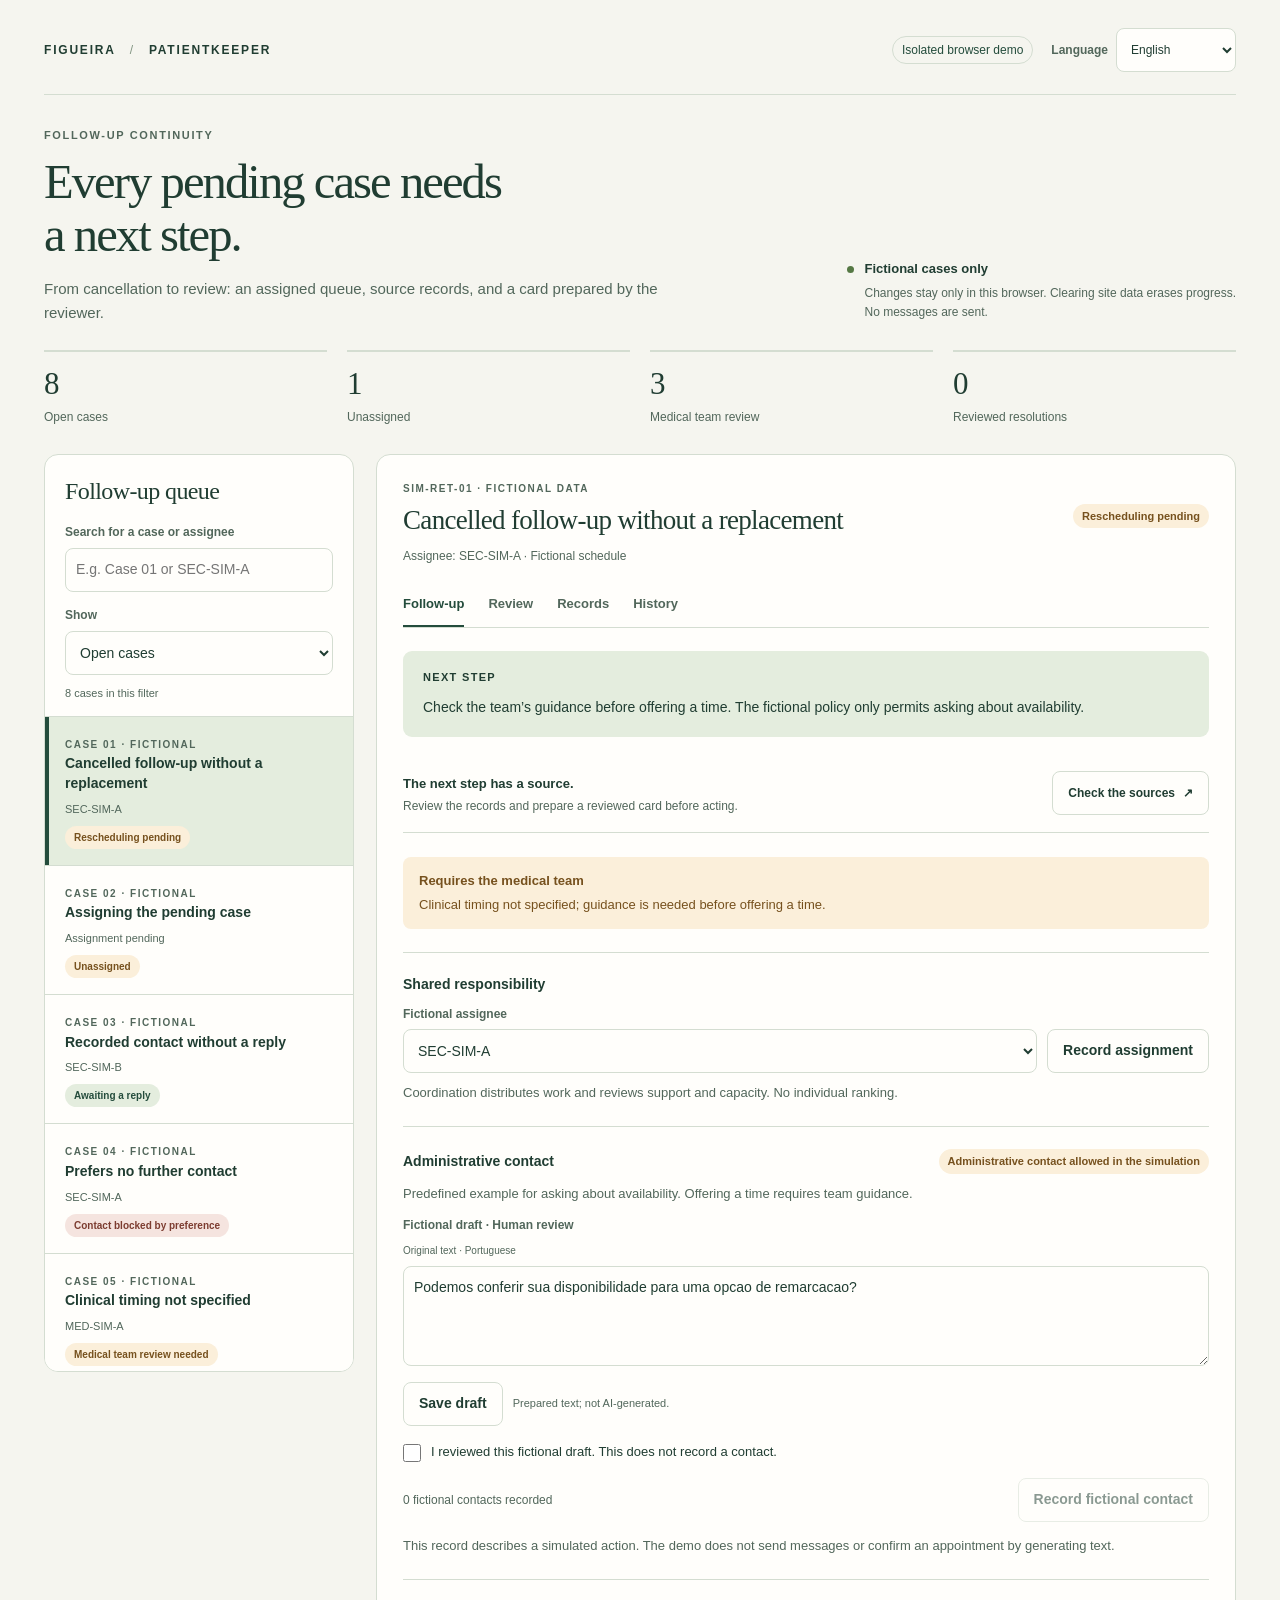
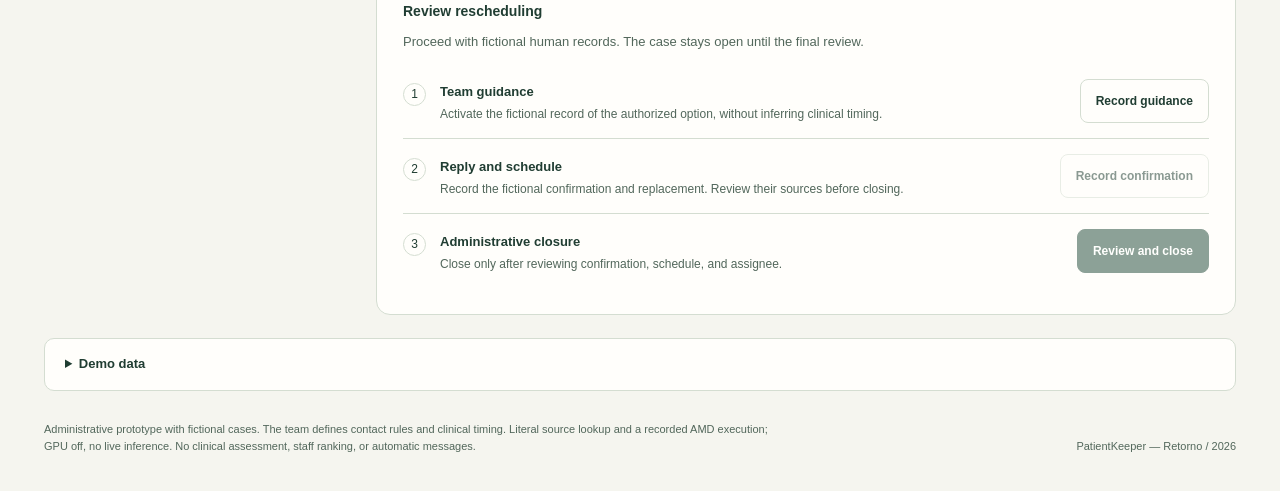
==== index.html @ b7af3b29 "Publish isolated browser demo with recorded AMD results" ====
<!doctype html>
<html lang="en">
<head>
  <meta charset="utf-8">
  <meta name="viewport" content="width=device-width,initial-scale=1">
  <meta name="color-scheme" content="light">
  <title>PatientKeeper — Retorno | Conferir com fontes</title>
  <link rel="stylesheet" href="./styles.css">
  <script type="module" src="./client.mjs"></script>
</head>
<body>
  <a class="skip" href="#detail">Pular para a pendência</a>
  <div class="shell">
    <header class="topbar">
      <a class="wordmark" href="./" aria-label="PatientKeeper — Retorno, início">FIGUEIRA<span>/</span>PATIENTKEEPER</a>
      <div class="topbar-tools"><span class="badge">Demonstração isolada no navegador</span><div class="language-field"><label for="language">Idioma</label><select id="language" aria-label="Idioma"><option value="en" data-language-option lang="en">English</option><option value="pt" data-language-option lang="pt-BR">Português</option><option value="es" data-language-option lang="es">Español</option></select></div></div>
    </header>
    <main>
      <section class="intro" aria-labelledby="page-title">
        <div><p class="eyebrow">Continuidade do retorno</p><h1 id="page-title">Toda pendência precisa<br>de um próximo passo.</h1><p class="lede">Do cancelamento à conferência: uma fila com responsável, registros de origem e um cartão preparado por quem revisou.</p></div>
        <div class="demo-note"><span class="dot" aria-hidden="true"></span><div><strong>Somente casos fictícios</strong><p>As alterações ficam somente neste navegador. Limpar os dados do site apaga o progresso.<br>Nenhuma mensagem é enviada.</p></div></div>
      </section>
      <section class="metrics" aria-label="Indicadores do processo">
        <div><strong id="metric-open">—</strong><span>Pendências abertas</span></div>
        <div><strong id="metric-unowned">—</strong><span>Sem responsável</span></div>
        <div><strong id="metric-medical">—</strong><span>Revisão médica</span></div>
        <div><strong id="metric-resolved">—</strong><span>Resoluções conferidas</span></div>
      </section>
      <div class="workspace">
        <aside class="queue" aria-label="Fila de retornos">
          <div class="queue-header"><h2>Fila de retornos</h2><label for="search">Buscar caso ou responsável</label><input type="search" id="search" placeholder="Ex.: Caso 01 ou SEC-SIM-A" autocomplete="off"><label for="filter">Mostrar</label><select id="filter"><option value="open">Pendências abertas</option><option value="all">Todos os casos</option><option value="unowned">Sem responsável</option><option value="medical">Revisão médica</option><option value="waiting">Aguardando resposta</option><option value="blocked">Contato bloqueado</option><option value="resolved">Resolvidas</option></select><p id="queue-count" class="caption" aria-live="polite">Carregando os casos…</p></div>
          <div id="cases"></div>
        </aside>
        <section class="detail" id="detail" tabindex="-1" aria-label="Detalhe da pendência"><div class="empty-state"><h2>Carregando a demonstração</h2><p>Abrindo os oito casos fictícios e seu histórico local.</p></div></section>
      </div>
      <details class="data-tools"><summary>Dados da demonstração</summary><div class="tools-body"><p>Salve uma cópia do progresso ou retome uma cópia destes mesmos oito casos. Importe somente o arquivo desta demonstração, sem dados de pacientes.</p><div class="tool-actions"><a class="button" id="export" href="#export" download>Exportar progresso fictício</a><button id="export-reviews" type="button">Exportar recibos de conferência</button><button id="open-import" type="button">Importar progresso</button><button id="open-reset" type="button">Reiniciar oito casos</button></div><p class="caption">A cópia do progresso não inclui os recibos de conferência. Exporte-os separadamente; reiniciar os casos preserva esses recibos neste navegador.</p><p class="caption" id="storage-status">Armazenamento deste navegador · Execução AMD gravada · Sem inferência ao vivo.</p></div></details>
      <footer><p>Protótipo administrativo com casos fictícios. A equipe define regras de contato e janelas clínicas. Consulta literal de fontes e execução AMD gravada; GPU desligada, sem inferência ao vivo. Não faz avaliação clínica, ranking da equipe ou envio automático.</p><span>PatientKeeper — Retorno / 2026</span></footer>
    </main>
  </div>
  <div id="notice" class="notice" role="status" aria-live="polite" hidden></div>
  <dialog id="action-dialog" aria-labelledby="dialog-title"><form id="action-form"><div class="dialog-head"><p class="eyebrow">Registro humano · Dados fictícios</p><button class="icon-button" type="button" id="cancel-dialog" aria-label="Fechar confirmação">×</button></div><h2 id="dialog-title"></h2><p id="dialog-description"></p><div id="dialog-checks"></div><div class="dialog-actions"><button type="button" id="back-dialog">Voltar</button><button type="submit" class="primary" id="confirm-dialog" disabled>Confirmar na demonstração</button></div></form></dialog>
  <dialog id="import-dialog" aria-labelledby="import-title"><form id="import-form"><div class="dialog-head"><p class="eyebrow">Somente progresso fictício</p><button class="icon-button" type="button" id="cancel-import" aria-label="Fechar importação">×</button></div><h2 id="import-title">Retomar uma cópia</h2><p>O arquivo substitui o progresso local. Apenas o formato e os casos desta demonstração são aceitos.</p><label for="import-file">Arquivo JSON exportado nesta demonstração</label><input id="import-file" type="file" accept=".json,application/json" required><label class="check"><input type="checkbox" id="import-confirm" required><span>Confirmo que o arquivo contém somente estes casos fictícios.</span></label><p class="form-error" id="import-error" role="alert"></p><div class="dialog-actions"><button type="button" id="back-import">Voltar</button><button type="submit" class="primary">Importar progresso</button></div></form></dialog>
</body>
</html>
---- styles.css ----
:root{--ink:#203d32;--muted:#52675b;--paper:#f5f5ef;--white:#fffefb;--line:#d4ddd1;--green:#244c3c;--soft:#e4edde;--amber:#76511e;--amber-bg:#fbefda;--rose:#7c3c30;--rose-bg:#f5e4df;--focus:#906019;--radius:14px}*{box-sizing:border-box}body{margin:0;background:var(--paper);color:var(--ink);font:15px/1.55 -apple-system,BlinkMacSystemFont,"Segoe UI",sans-serif}button,input,select,textarea{font:inherit}button,.button{display:inline-flex;align-items:center;justify-content:center;gap:8px;border:1px solid var(--line);border-radius:8px;padding:10px 15px;min-height:44px;background:var(--white);color:var(--ink);text-decoration:none;cursor:pointer;font-size:14px;font-weight:600}button:hover,.button:hover{background:var(--soft)}button:disabled{opacity:.52;cursor:not-allowed}button.primary{background:var(--green);border-color:var(--green);color:#fff}button.primary:hover{background:#153c2c}a{color:var(--green)}:is(button,a,input,select,textarea,summary):focus-visible{outline:3px solid var(--focus);outline-offset:3px}.skip{position:absolute;top:-100px;left:16px;z-index:15;background:var(--white);padding:12px}.skip:focus{top:12px}.shell{max-width:1440px;padding:28px 44px;margin:auto}.topbar{display:flex;justify-content:space-between;align-items:center;gap:18px;padding-bottom:22px;border-bottom:1px solid var(--line)}.wordmark{color:var(--ink);font-size:12px;font-weight:750;letter-spacing:.15em;text-decoration:none;display:flex;gap:14px;flex-wrap:wrap}.wordmark span{font-weight:400;color:#819481}.badge,.tag{display:inline-flex;align-items:center;max-width:100%;font-size:11px;line-height:1.5;font-weight:650;padding:4px 9px;border-radius:20px;color:var(--green);background:var(--soft)}.badge{border:1px solid var(--line);background:transparent;font-weight:500;font-size:12px}.tag.warn{color:var(--amber);background:var(--amber-bg)}.tag.stop{color:var(--rose);background:var(--rose-bg)}.intro{display:flex;justify-content:space-between;align-items:flex-end;gap:40px;padding:32px 0 22px}.eyebrow{font-size:11px;letter-spacing:.15em;text-transform:uppercase;font-weight:700;margin:0 0 12px;color:var(--muted)}h1{font:400 clamp(34px,3.8vw,51px)/1.08 Georgia,"Times New Roman",serif;letter-spacing:-.04em;margin:0 0 16px}h2{font:400 26px/1.2 Georgia,"Times New Roman",serif;letter-spacing:-.025em;margin:0 0 12px}h3{font-size:14px;line-height:1.4;margin:0 0 10px}p{margin:0 0 12px}.lede{color:var(--muted);max-width:650px;line-height:1.6;margin:0}.demo-note{display:flex;gap:10px;min-width:245px;padding:14px 0 4px;font-size:12px;color:var(--muted)}.demo-note strong{font-size:13px;color:var(--ink);font-weight:600}.demo-note p{margin:5px 0 0}.dot{width:7px;height:7px;flex:0 0 7px;border-radius:50%;background:#557844;margin-top:7px}.metrics{display:grid;grid-template-columns:repeat(4,1fr);gap:20px;margin:3px 0 26px}.metrics>div{border-top:2px solid var(--line);padding-top:12px}.metrics strong{display:block;font:400 31px/1.3 Georgia,serif}.metrics span{font-size:12px;color:var(--muted)}.workspace{display:grid;grid-template-columns:310px minmax(0,1fr);gap:22px;align-items:start}.queue,.detail{border:1px solid var(--line);border-radius:var(--radius);background:var(--white);min-width:0}.queue{overflow:hidden}.queue-header{padding:22px 20px 14px}.queue-header h2{font-size:24px;margin-bottom:18px}label{display:block;font-size:12px;font-weight:600;color:var(--muted);margin-bottom:6px}input:not([type=checkbox]),select,textarea{width:100%;min-height:44px;border:1px solid var(--line);border-radius:8px;background:var(--white);color:var(--ink);padding:10px;font-size:14px}input[type=search]{margin-bottom:14px}textarea{resize:vertical;min-height:100px}.caption{color:var(--muted);font-size:12px;margin:10px 0 0}.queue-header .caption{font-size:11px}#cases{max-height:655px;overflow:auto}.case{width:100%;display:block;text-align:left;padding:16px 20px;border:0;border-top:1px solid var(--line);border-radius:0;min-height:116px;font-weight:400}.case[aria-pressed=true]{background:var(--soft);box-shadow:inset 4px 0 var(--green)}.case .eyebrow{font-size:10px;margin:0 0 6px}.case strong{display:block;font-size:14px;line-height:1.4;margin:0 0 7px;font-weight:650}.case small{display:block;font-size:11px;color:var(--muted);margin-bottom:8px}.case .tag{font-size:10px}.detail{padding:26px;outline:none}.detail:focus-visible{outline:3px solid var(--focus);outline-offset:3px}.detail-head{display:flex;gap:18px;justify-content:space-between;align-items:start}.detail-head h2{font-size:27px;margin-bottom:10px}.detail-head .eyebrow{font-size:10px;margin-bottom:8px}.detail-head>.tag{flex-shrink:0;margin-top:23px;max-width:170px}.context-line{font-size:12px;color:var(--muted);margin:0 0 18px}.tabs{display:flex;gap:24px;border-bottom:1px solid var(--line);margin-bottom:23px;overflow:auto}.tabs button{padding:10px 0;min-height:44px;border:0;border-bottom:2px solid transparent;border-radius:0;background:transparent;font-size:13px;color:var(--muted);white-space:nowrap}.tabs button[aria-selected=true]{color:var(--green);border-color:var(--green)}.next-action{padding:19px 20px;background:var(--soft);border-radius:9px;margin-bottom:22px}.next-action h3{font-size:11px;text-transform:uppercase;letter-spacing:.12em}.next-action p{font-size:14px;line-height:1.6;margin:0}.section{margin-top:23px;padding-top:22px;border-top:1px solid var(--line)}.section:first-child{margin-top:0;padding-top:0;border-top:0}.section>p{font-size:13px;color:var(--muted)}.field-row{display:flex;align-items:flex-end;gap:10px}.field-row .field{flex:1;min-width:0}.field-row label{margin:0 0 6px}.field-row button{flex-shrink:0}.callout{font-size:13px;border-radius:8px;padding:14px 16px;background:var(--amber-bg);color:var(--amber);margin:14px 0}.callout.stop{background:var(--rose-bg);color:var(--rose)}.callout p{margin:4px 0 0}.section-title-row{display:flex;align-items:center;justify-content:space-between;gap:14px;margin-bottom:10px}.section-title-row h3{margin:0}.contact-summary{display:flex;align-items:center;justify-content:space-between;font-size:12px;color:var(--muted);gap:14px;margin:14px 0}.form-actions{display:flex;gap:10px;flex-wrap:wrap;align-items:center;margin-top:10px}.draft-status{font-size:11px;color:var(--muted)}.check{display:flex;align-items:flex-start;gap:10px;font-size:13px;line-height:1.5;font-weight:400;margin:16px 0;color:var(--ink)}input[type=checkbox]{width:18px;height:18px;margin:2px 0 0;flex-shrink:0;accent-color:var(--green)}.step{display:grid;grid-template-columns:25px minmax(0,1fr) auto;gap:12px;align-items:center;padding:15px 0;border-top:1px solid var(--line)}.step:first-of-type{border-top:0}.step-num{font-size:12px;width:23px;height:23px;border:1px solid var(--line);border-radius:50%;display:grid;place-items:center;align-self:start;margin-top:4px}.step.complete .step-num{background:var(--soft);border-color:var(--soft)}.step strong{font-size:13px;font-weight:650}.step p{font-size:12px;line-height:1.5;margin:3px 0 0;color:var(--muted)}.step button{font-size:12px;max-width:160px}.source{padding:15px 17px;border:1px solid var(--line);border-left:3px solid #819675;border-radius:6px;margin-bottom:12px;font-size:13px;line-height:1.65;overflow-wrap:anywhere}.source-head{display:flex;align-items:center;justify-content:space-between;gap:12px;margin-bottom:8px}.source-head strong{font-size:11px;font-weight:650}.source .tag{font-size:10px}.source p{margin:0}.source.historical{border-left-color:#b59657;background:#faf7f1}.timeline{list-style:none;padding:0;margin:0}.timeline li{display:grid;grid-template-columns:12px minmax(0,1fr);gap:12px;margin-left:4px;padding:0 0 18px;border-left:1px solid var(--line)}.timeline li:before{content:"";width:7px;height:7px;background:#769265;border-radius:50%;margin-left:-4px;margin-top:7px}.timeline p{font-size:13px;margin:0 0 4px}.timeline time{font-size:11px;color:var(--muted)}.empty-state{padding:20px 0}.empty-state p{font-size:14px;color:var(--muted);max-width:520px}.queue .empty-state{padding:18px 20px}.queue .empty-state p{font-size:12px}.data-tools{margin-top:23px;border:1px solid var(--line);border-radius:10px;font-size:13px;background:var(--white)}summary{padding:15px 20px;cursor:pointer;font-weight:600}summary:hover{background:var(--soft);border-radius:10px}.tools-body{padding:5px 20px 18px}.tools-body>p{max-width:700px;color:var(--muted)}.tool-actions{display:flex;gap:10px;flex-wrap:wrap}.tool-actions button,.tool-actions a{font-size:12px}footer{display:flex;align-items:flex-end;justify-content:space-between;gap:50px;padding:30px 0 8px;font-size:11px;color:var(--muted)}footer p{max-width:730px;margin:0}footer>span{white-space:nowrap}.notice{position:fixed;bottom:22px;left:50%;transform:translateX(-50%);max-width:min(90vw,700px);border:1px solid var(--line);background:var(--ink);color:white;border-radius:9px;box-shadow:0 8px 32px #152a2226;padding:12px 18px;font-size:13px;z-index:30}.notice.error{background:#793c30;color:#fff;border-color:#793c30}dialog{max-width:min(550px,calc(100vw - 32px));width:550px;padding:25px;border:1px solid var(--line);border-radius:14px;background:var(--white);color:var(--ink)}dialog::backdrop{background:#142c245c}dialog p{font-size:14px;color:var(--muted)}.dialog-head{display:flex;justify-content:space-between;align-items:start;gap:20px}.icon-button{font-size:25px;padding:0;min-width:36px;min-height:36px;font-weight:400;border:0;background:transparent}.dialog-head .eyebrow{font-size:10px;margin-top:10px}.dialog-actions{display:flex;justify-content:flex-end;gap:10px;padding-top:16px;margin-top:20px;border-top:1px solid var(--line)}.form-error{color:var(--rose);font-size:12px;margin-top:14px;min-height:18px}.busy{cursor:wait}.busy button{cursor:wait}.sr-only{position:absolute;width:1px;height:1px;padding:0;margin:-1px;overflow:hidden;clip:rect(0,0,0,0);white-space:nowrap;border:0}[hidden]{display:none!important}@media(max-width:1000px){.shell{padding:24px}.workspace{grid-template-columns:280px minmax(0,1fr);gap:18px}.detail{padding:22px}.detail-head{display:block}.detail-head>.tag{margin:0 0 12px;max-width:100%}.field-row{flex-wrap:wrap}.field-row .field{flex-basis:100%}.intro{gap:24px}.demo-note{min-width:200px}.step{grid-template-columns:24px minmax(0,1fr)}.step button{grid-column:2;justify-self:start;max-width:none}footer{gap:25px}}@media(max-width:760px){.intro{display:block}.demo-note{margin-top:18px;padding:0}.workspace{grid-template-columns:1fr}.metrics{gap:12px;margin-bottom:22px}#cases{max-height:300px}.queue-header{padding:19px}.queue-header h2{margin-bottom:15px}.detail-head{display:flex}.detail-head>.tag{margin-top:22px;max-width:160px}.field-row{flex-wrap:nowrap}.field-row .field{flex-basis:auto}.step{grid-template-columns:24px minmax(0,1fr) auto}.step button{grid-column:auto;max-width:150px}footer{display:block}footer>span{display:block;margin-top:14px}}@media(max-width:480px){.shell{padding:18px 16px}.topbar{align-items:start;flex-wrap:wrap;gap:12px;padding-bottom:18px}.wordmark{font-size:10px;gap:9px}.badge{font-size:10px;padding:3px 8px}.intro{padding:27px 0 20px}h1{font-size:35px}.lede{font-size:14px}.metrics{grid-template-columns:repeat(2,1fr);gap:14px}.metrics strong{font-size:29px}.metrics span{font-size:11px}.detail{padding:18px}.detail-head{display:block}.detail-head h2{font-size:26px}.detail-head>.tag{margin:0 0 12px;max-width:100%}.tabs{gap:22px}.field-row{flex-wrap:wrap}.field-row .field{flex-basis:100%}.field-row button{width:100%}.step{grid-template-columns:23px minmax(0,1fr)}.step button{grid-column:2;justify-self:start;max-width:none}.form-actions button{width:100%}.contact-summary{flex-wrap:wrap}.source-head{flex-wrap:wrap}.tools-body{padding:5px 16px 18px}.tool-actions button,.tool-actions a{width:100%}dialog{padding:20px}.dialog-actions{flex-wrap:wrap}.dialog-actions button{flex:1;min-width:110px}.notice{bottom:14px;font-size:12px}.context-line{font-size:11px}}@media(prefers-reduced-motion:no-preference){button,.button{transition:background-color .15s ease}}
/* ACT III — conferência com fontes, 12/10/2026 */
.evidence-entry{display:flex;align-items:center;justify-content:space-between;gap:18px;margin:-4px 0 24px;padding:16px 0;border-bottom:1px solid var(--line)}.evidence-entry strong{font-size:13px}.evidence-entry p{font-size:12px;color:var(--muted);margin:3px 0 0}.evidence-entry button{font-size:12px;flex-shrink:0}.evidence-intro{display:flex;justify-content:space-between;gap:22px;align-items:flex-start;margin-bottom:22px}.evidence-intro h3{font:400 26px/1.2 Georgia,serif;letter-spacing:-.025em;margin:0 0 10px}.evidence-intro p:not(.eyebrow){font-size:13px;color:var(--muted);max-width:430px;margin:0}.evidence-intro>.tag{white-space:nowrap;margin-top:4px}.evidence-prompts{display:flex;gap:7px;flex-wrap:wrap;margin:10px 0}.evidence-prompts button{min-height:36px;padding:6px 10px;font-size:11px;font-weight:500;background:transparent}.evidence-empty{display:flex;gap:17px;padding:23px 0;margin-top:23px;border-top:1px solid var(--line);color:var(--muted)}.evidence-empty>span{font:400 25px/1.3 Georgia,serif;color:#83917d}.evidence-empty strong{font-size:13px;color:var(--ink)}.evidence-empty p{font-size:12px;max-width:450px;margin:4px 0 0}.evidence-loading{padding:23px 0;font-size:13px;color:var(--muted)}.evidence-findings{border-top:1px solid var(--line);padding-top:23px;margin-top:25px}.evidence-result-heading{display:flex;align-items:flex-start;justify-content:space-between;gap:20px;margin-bottom:14px}.evidence-result-heading h3{font-size:14px;margin:0}.evidence-result-heading .tag{flex-shrink:0}.evidence-excerpt{border:1px solid var(--line);border-left:3px solid var(--green);border-radius:8px;padding:17px 18px;margin:12px 0;background:#fbfcf7}.evidence-excerpt blockquote{font-size:14px;line-height:1.65;margin:8px 0 0;overflow-wrap:anywhere}.evidence-excerpt .check{border-top:1px solid var(--line);margin:16px 0 0;padding-top:12px;font-size:12px}.evidence-review{margin-top:22px;padding:0 0 6px}.evidence-review>p{margin-top:10px}.historical-note{padding:0;margin-top:14px;border:1px solid var(--line);border-radius:8px;font-size:12px}.historical-note>.source{margin:0 14px 14px}.evidence-receipts{margin-top:25px;border-top:1px solid var(--line)}.evidence-receipts>summary{font-size:12px;padding:16px 0}.saved-review{display:flex;gap:14px;align-items:center;flex-wrap:wrap;border-top:1px solid var(--line);padding:12px 0}.saved-review strong{font-size:12px}.saved-review button{font-size:12px;min-height:36px;padding:6px 12px;margin-left:auto}.evidence-limit{padding-top:17px;border-top:1px solid var(--line);margin:18px 0 0}.return-card{padding:26px;margin:28px 0 0;background:#f1f4e8;border:1px solid #bdcbb1;border-radius:12px;box-shadow:0 5px 15px #244c3c08}.return-card header{display:flex;align-items:start;justify-content:space-between;gap:15px;margin-bottom:18px}.return-card header>.eyebrow{font-size:10px;margin:4px 0 0}.return-card .tag{background:#dfe8d3;font-size:10px}.return-card>h3{font:400 30px/1.2 Georgia,serif;letter-spacing:-.035em;margin-bottom:8px}.card-subtitle{font-size:12px;color:var(--muted)}.card-sources{margin:20px 0 0;padding:0;list-style:none;counter-reset:card-source}.card-sources li{position:relative;counter-increment:card-source;padding:16px 0 16px 29px;border-top:1px solid #cbd6bf}.card-sources li:before{content:counter(card-source,decimal-leading-zero);position:absolute;top:18px;left:0;font-size:10px;color:var(--muted)}.card-sources p{font-size:14px;margin:0 0 8px;overflow-wrap:anywhere}.card-sources span{font-size:10px;color:var(--muted);overflow-wrap:anywhere}.card-foot{display:flex;justify-content:space-between;gap:22px;border-top:1px solid #bdcbb1;padding-top:17px;margin-top:5px}.card-foot p{font-size:10px;color:var(--muted);margin:0;overflow-wrap:anywhere;max-width:52%}@media(max-width:1050px){.evidence-intro{display:block}.evidence-intro>.tag{margin-top:14px}.evidence-entry{display:block}.evidence-entry button{margin-top:12px}.evidence-result-heading{flex-wrap:wrap;gap:8px}}@media(max-width:480px){.evidence-intro h3{font-size:24px}.evidence-prompts{gap:6px}.evidence-prompts button{min-height:44px}.evidence-excerpt{padding:14px}.return-card{padding:18px}.return-card header{display:block}.return-card header .tag{margin-top:10px}.return-card>h3{font-size:27px}.card-foot{display:block}.card-foot p{max-width:100%;margin:0 0 9px}.saved-review button{margin-left:0}.evidence-entry button,.evidence-review button{width:100%}}
@media(max-width:480px){.tabs{display:grid;grid-template-columns:repeat(2,minmax(0,1fr));gap:0 18px;overflow:visible}.tabs button{justify-content:flex-start}}

/* Language selector and navigation improvements — ACT III, 12/10/2026. */
.topbar-tools{display:flex;align-items:center;gap:18px;flex-wrap:wrap}.language-field{display:flex;align-items:center;gap:8px}.language-field label{margin:0}.language-field select{width:auto;min-width:120px;min-height:44px;padding:8px 30px 8px 10px;font-size:12px}.queue-return{display:none}.original-label{font-size:10px!important;line-height:1.5;color:var(--muted);margin:8px 0!important}.lexical-limit{padding:12px 14px;border:1px solid var(--line);border-radius:8px;background:#f8f9f3}.evidence-result-heading h3:focus-visible,.return-card h3:focus-visible{outline:3px solid var(--focus);outline-offset:5px}.card-sources .original-label{margin:0 0 8px!important}.evidence-excerpt .original-label{margin:8px 0 0!important}@media(max-width:1000px){.tabs{display:grid;grid-template-columns:repeat(2,minmax(0,1fr));gap:0 18px;overflow:visible}.tabs button{justify-content:flex-start;white-space:normal;text-align:left;overflow-wrap:anywhere}}@media(max-width:760px){.queue-return{display:inline-flex;margin:0 0 18px;min-height:44px}.topbar-tools{gap:10px}.language-field{flex-wrap:wrap}}@media(max-width:480px){.topbar-tools{width:100%;justify-content:space-between;gap:8px}.language-field label{font-size:11px}.language-field select{min-width:112px;font-size:12px}}

/* Recorded execution is a separate reading surface, not a live AI answer. */
.recorded-amd-reading.section{padding:24px;margin-top:28px;border-top:1px solid var(--line);border-radius:10px;background:#f5f7ef;min-width:0;overflow-wrap:anywhere}.recorded-amd-reading .section-title-row h3{font:400 18px/1.35 Georgia,"Times New Roman",serif;letter-spacing:-.02em}.recorded-amd-reading h4{font-size:14px;margin:20px 0 10px}.recorded-amd-reading .evidence-excerpt{background:var(--white)}.recorded-amd-reading .evidence-excerpt>strong{font-size:11px}.recorded-amd-reading .evidence-receipts .caption{overflow-wrap:anywhere}.recorded-amd-reading .caption{line-height:1.6}.recorded-amd-reading .callout{line-height:1.65}@media(max-width:480px){.recorded-amd-reading.section{padding:18px}}
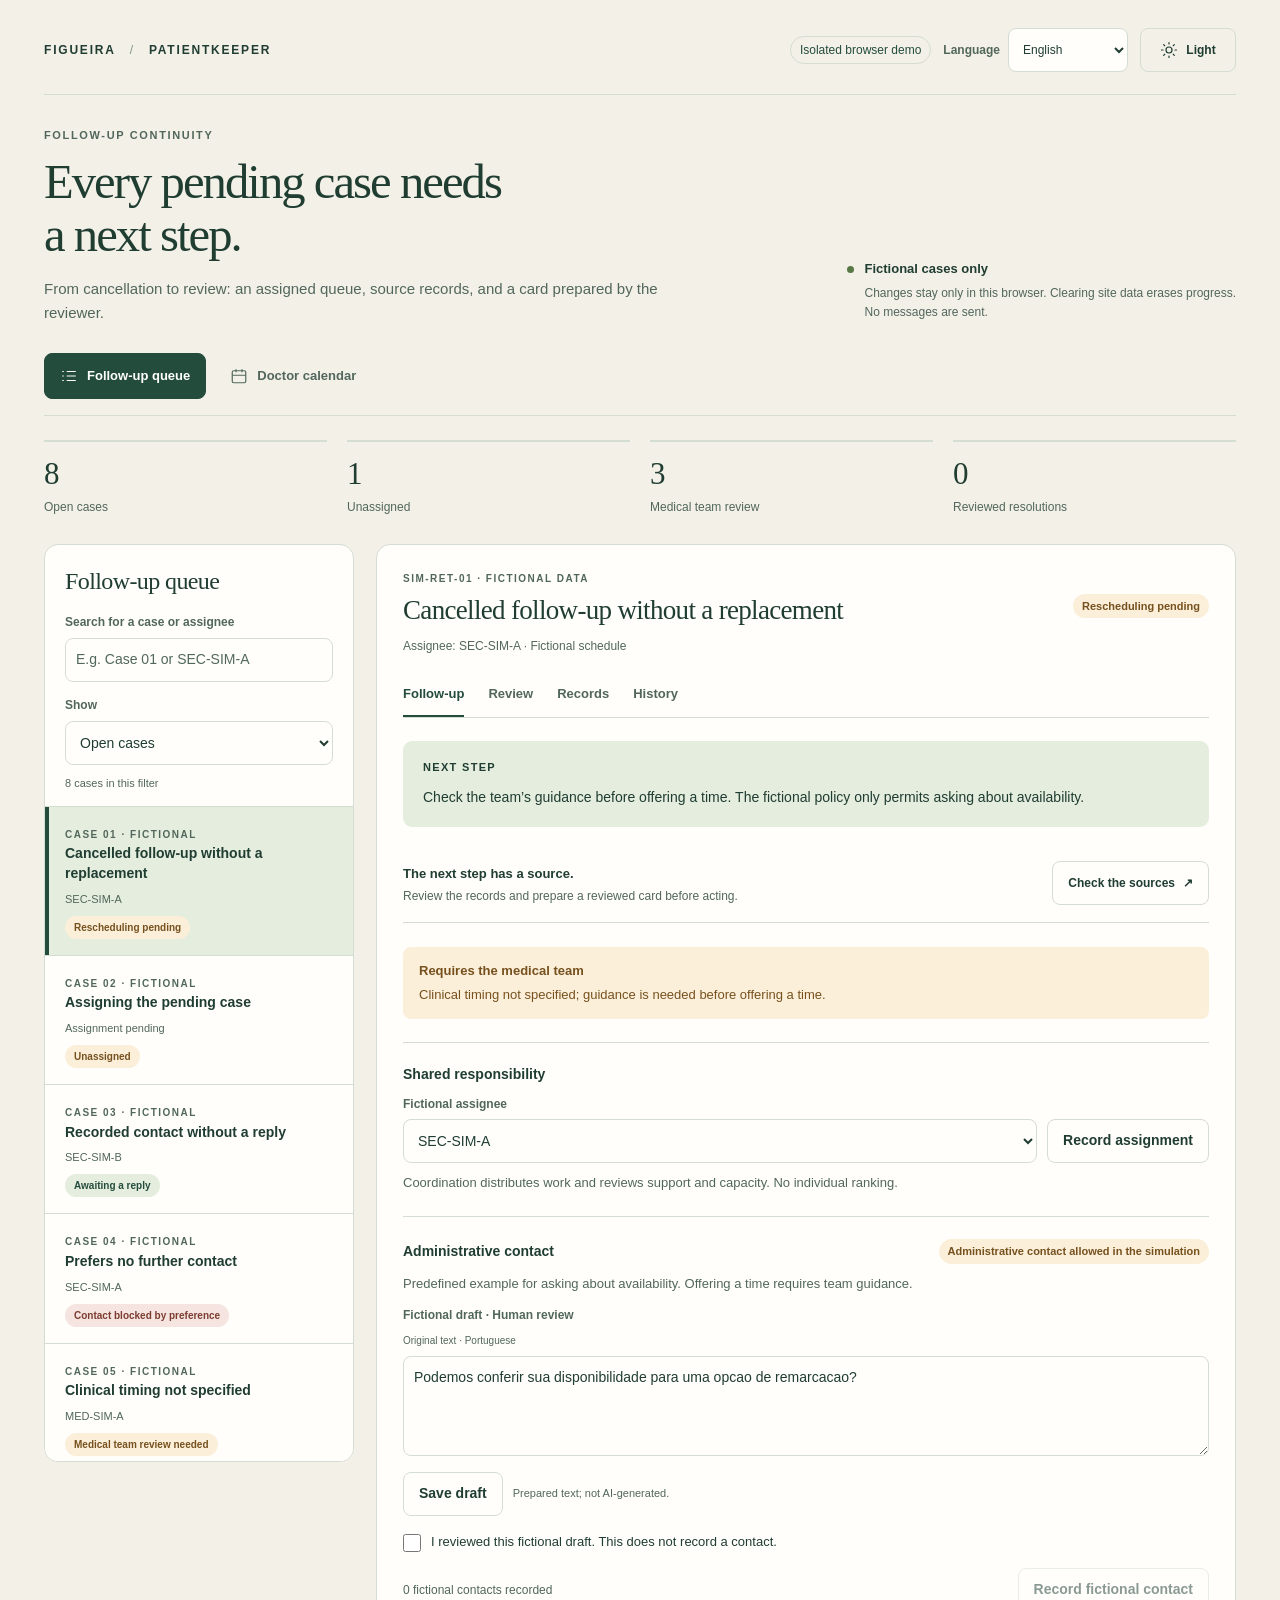
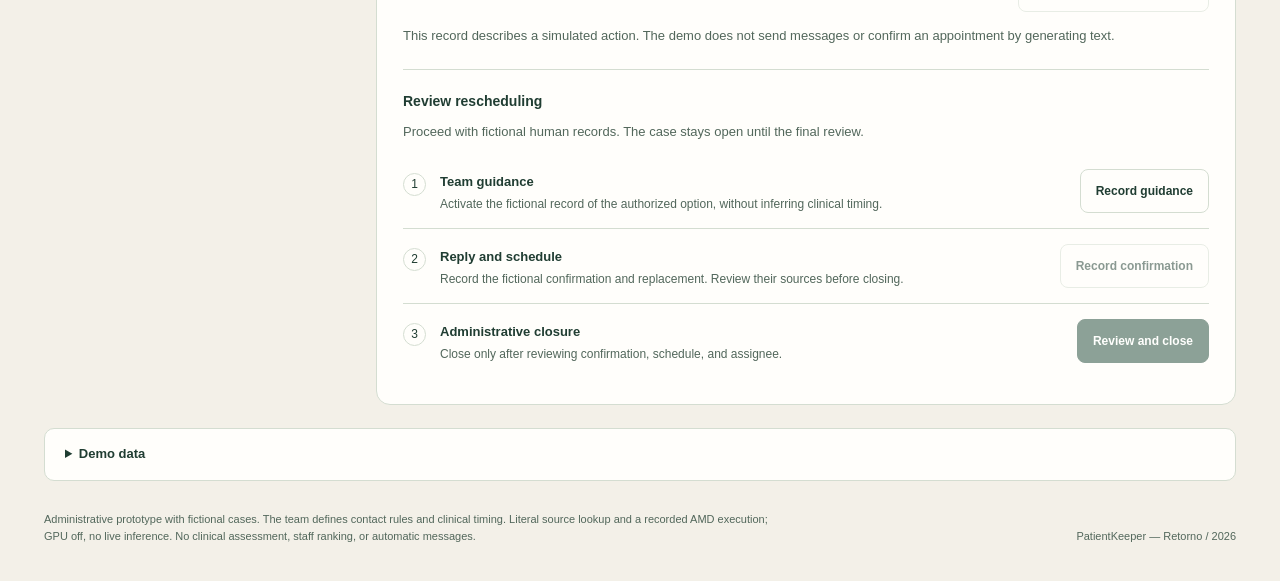
==== commit d14fd101: "Deploy R09 theme and fictional calendar" ====
--- a/index.html
+++ b/index.html
@@ -3,23 +3,27 @@
 <head>
   <meta charset="utf-8">
   <meta name="viewport" content="width=device-width,initial-scale=1">
-  <meta name="color-scheme" content="light">
+  <meta name="color-scheme" content="light dark">
   <title>PatientKeeper — Retorno | Conferir com fontes</title>
+  <link rel="icon" href="./favicon.svg" type="image/svg+xml">
+  <script src="./theme-init.js"></script>
   <link rel="stylesheet" href="./styles.css">
   <script type="module" src="./client.mjs"></script>
 </head>
 <body>
-  <a class="skip" href="#detail">Pular para a pendência</a>
+  <a class="skip" href="#detail">Pular para o conteúdo</a>
   <div class="shell">
     <header class="topbar">
       <a class="wordmark" href="./" aria-label="PatientKeeper — Retorno, início">FIGUEIRA<span>/</span>PATIENTKEEPER</a>
-      <div class="topbar-tools"><span class="badge">Demonstração isolada no navegador</span><div class="language-field"><label for="language">Idioma</label><select id="language" aria-label="Idioma"><option value="en" data-language-option lang="en">English</option><option value="pt" data-language-option lang="pt-BR">Português</option><option value="es" data-language-option lang="es">Español</option></select></div></div>
+      <div class="topbar-tools"><span class="badge">Demonstração isolada no navegador</span><div class="language-field"><label for="language">Idioma</label><select id="language" aria-label="Idioma"><option value="en" data-language-option lang="en">English</option><option value="pt" data-language-option lang="pt-BR">Português</option><option value="es" data-language-option lang="es">Español</option></select></div><button type="button" class="theme-toggle" id="theme-toggle" data-source-reading aria-label="Switch to dark mode" aria-pressed="false"><svg data-theme-icon aria-hidden="true" viewBox="0 0 24 24" width="18" height="18" fill="none" stroke="currentColor" stroke-width="1.6" stroke-linecap="round" stroke-linejoin="round"></svg><span data-theme-label data-source-reading>Light</span></button></div>
     </header>
     <main>
       <section class="intro" aria-labelledby="page-title">
         <div><p class="eyebrow">Continuidade do retorno</p><h1 id="page-title">Toda pendência precisa<br>de um próximo passo.</h1><p class="lede">Do cancelamento à conferência: uma fila com responsável, registros de origem e um cartão preparado por quem revisou.</p></div>
         <div class="demo-note"><span class="dot" aria-hidden="true"></span><div><strong>Somente casos fictícios</strong><p>As alterações ficam somente neste navegador. Limpar os dados do site apaga o progresso.<br>Nenhuma mensagem é enviada.</p></div></div>
       </section>
+      <nav class="workspace-nav" aria-label="Navegação do trabalho"><a href="#queue" data-view="queue" aria-current="page"><svg aria-hidden="true" viewBox="0 0 24 24" width="18" height="18" fill="none" stroke="currentColor" stroke-width="1.6"><path d="M9 6h12M9 12h12M9 18h12M3 6h2M3 12h2M3 18h2"/></svg>Fila de retornos</a><a href="#calendar" data-view="calendar"><svg aria-hidden="true" viewBox="0 0 24 24" width="18" height="18" fill="none" stroke="currentColor" stroke-width="1.6"><rect x="3" y="5" width="18" height="16" rx="2"/><path d="M16 3v4M8 3v4M3 11h18"/></svg>Agenda médica</a></nav>
+      <section id="queue-view" aria-label="Fila de retornos">
       <section class="metrics" aria-label="Indicadores do processo">
         <div><strong id="metric-open">—</strong><span>Pendências abertas</span></div>
         <div><strong id="metric-unowned">—</strong><span>Sem responsável</span></div>
@@ -33,6 +37,8 @@
         </aside>
         <section class="detail" id="detail" tabindex="-1" aria-label="Detalhe da pendência"><div class="empty-state"><h2>Carregando a demonstração</h2><p>Abrindo os oito casos fictícios e seu histórico local.</p></div></section>
       </div>
+      </section>
+      <section id="calendar-view" class="calendar-view" hidden aria-label="Agenda médica" tabindex="-1" data-source-reading></section>
       <details class="data-tools"><summary>Dados da demonstração</summary><div class="tools-body"><p>Salve uma cópia do progresso ou retome uma cópia destes mesmos oito casos. Importe somente o arquivo desta demonstração, sem dados de pacientes.</p><div class="tool-actions"><a class="button" id="export" href="#export" download>Exportar progresso fictício</a><button id="export-reviews" type="button">Exportar recibos de conferência</button><button id="open-import" type="button">Importar progresso</button><button id="open-reset" type="button">Reiniciar oito casos</button></div><p class="caption">A cópia do progresso não inclui os recibos de conferência. Exporte-os separadamente; reiniciar os casos preserva esses recibos neste navegador.</p><p class="caption" id="storage-status">Armazenamento deste navegador · Execução AMD gravada · Sem inferência ao vivo.</p></div></details>
       <footer><p>Protótipo administrativo com casos fictícios. A equipe define regras de contato e janelas clínicas. Consulta literal de fontes e execução AMD gravada; GPU desligada, sem inferência ao vivo. Não faz avaliação clínica, ranking da equipe ou envio automático.</p><span>PatientKeeper — Retorno / 2026</span></footer>
     </main>
--- a/styles.css
+++ b/styles.css
@@ -1,10 +1,86 @@
-:root{--ink:#203d32;--muted:#52675b;--paper:#f5f5ef;--white:#fffefb;--line:#d4ddd1;--green:#244c3c;--soft:#e4edde;--amber:#76511e;--amber-bg:#fbefda;--rose:#7c3c30;--rose-bg:#f5e4df;--focus:#906019;--radius:14px}*{box-sizing:border-box}body{margin:0;background:var(--paper);color:var(--ink);font:15px/1.55 -apple-system,BlinkMacSystemFont,"Segoe UI",sans-serif}button,input,select,textarea{font:inherit}button,.button{display:inline-flex;align-items:center;justify-content:center;gap:8px;border:1px solid var(--line);border-radius:8px;padding:10px 15px;min-height:44px;background:var(--white);color:var(--ink);text-decoration:none;cursor:pointer;font-size:14px;font-weight:600}button:hover,.button:hover{background:var(--soft)}button:disabled{opacity:.52;cursor:not-allowed}button.primary{background:var(--green);border-color:var(--green);color:#fff}button.primary:hover{background:#153c2c}a{color:var(--green)}:is(button,a,input,select,textarea,summary):focus-visible{outline:3px solid var(--focus);outline-offset:3px}.skip{position:absolute;top:-100px;left:16px;z-index:15;background:var(--white);padding:12px}.skip:focus{top:12px}.shell{max-width:1440px;padding:28px 44px;margin:auto}.topbar{display:flex;justify-content:space-between;align-items:center;gap:18px;padding-bottom:22px;border-bottom:1px solid var(--line)}.wordmark{color:var(--ink);font-size:12px;font-weight:750;letter-spacing:.15em;text-decoration:none;display:flex;gap:14px;flex-wrap:wrap}.wordmark span{font-weight:400;color:#819481}.badge,.tag{display:inline-flex;align-items:center;max-width:100%;font-size:11px;line-height:1.5;font-weight:650;padding:4px 9px;border-radius:20px;color:var(--green);background:var(--soft)}.badge{border:1px solid var(--line);background:transparent;font-weight:500;font-size:12px}.tag.warn{color:var(--amber);background:var(--amber-bg)}.tag.stop{color:var(--rose);background:var(--rose-bg)}.intro{display:flex;justify-content:space-between;align-items:flex-end;gap:40px;padding:32px 0 22px}.eyebrow{font-size:11px;letter-spacing:.15em;text-transform:uppercase;font-weight:700;margin:0 0 12px;color:var(--muted)}h1{font:400 clamp(34px,3.8vw,51px)/1.08 Georgia,"Times New Roman",serif;letter-spacing:-.04em;margin:0 0 16px}h2{font:400 26px/1.2 Georgia,"Times New Roman",serif;letter-spacing:-.025em;margin:0 0 12px}h3{font-size:14px;line-height:1.4;margin:0 0 10px}p{margin:0 0 12px}.lede{color:var(--muted);max-width:650px;line-height:1.6;margin:0}.demo-note{display:flex;gap:10px;min-width:245px;padding:14px 0 4px;font-size:12px;color:var(--muted)}.demo-note strong{font-size:13px;color:var(--ink);font-weight:600}.demo-note p{margin:5px 0 0}.dot{width:7px;height:7px;flex:0 0 7px;border-radius:50%;background:#557844;margin-top:7px}.metrics{display:grid;grid-template-columns:repeat(4,1fr);gap:20px;margin:3px 0 26px}.metrics>div{border-top:2px solid var(--line);padding-top:12px}.metrics strong{display:block;font:400 31px/1.3 Georgia,serif}.metrics span{font-size:12px;color:var(--muted)}.workspace{display:grid;grid-template-columns:310px minmax(0,1fr);gap:22px;align-items:start}.queue,.detail{border:1px solid var(--line);border-radius:var(--radius);background:var(--white);min-width:0}.queue{overflow:hidden}.queue-header{padding:22px 20px 14px}.queue-header h2{font-size:24px;margin-bottom:18px}label{display:block;font-size:12px;font-weight:600;color:var(--muted);margin-bottom:6px}input:not([type=checkbox]),select,textarea{width:100%;min-height:44px;border:1px solid var(--line);border-radius:8px;background:var(--white);color:var(--ink);padding:10px;font-size:14px}input[type=search]{margin-bottom:14px}textarea{resize:vertical;min-height:100px}.caption{color:var(--muted);font-size:12px;margin:10px 0 0}.queue-header .caption{font-size:11px}#cases{max-height:655px;overflow:auto}.case{width:100%;display:block;text-align:left;padding:16px 20px;border:0;border-top:1px solid var(--line);border-radius:0;min-height:116px;font-weight:400}.case[aria-pressed=true]{background:var(--soft);box-shadow:inset 4px 0 var(--green)}.case .eyebrow{font-size:10px;margin:0 0 6px}.case strong{display:block;font-size:14px;line-height:1.4;margin:0 0 7px;font-weight:650}.case small{display:block;font-size:11px;color:var(--muted);margin-bottom:8px}.case .tag{font-size:10px}.detail{padding:26px;outline:none}.detail:focus-visible{outline:3px solid var(--focus);outline-offset:3px}.detail-head{display:flex;gap:18px;justify-content:space-between;align-items:start}.detail-head h2{font-size:27px;margin-bottom:10px}.detail-head .eyebrow{font-size:10px;margin-bottom:8px}.detail-head>.tag{flex-shrink:0;margin-top:23px;max-width:170px}.context-line{font-size:12px;color:var(--muted);margin:0 0 18px}.tabs{display:flex;gap:24px;border-bottom:1px solid var(--line);margin-bottom:23px;overflow:auto}.tabs button{padding:10px 0;min-height:44px;border:0;border-bottom:2px solid transparent;border-radius:0;background:transparent;font-size:13px;color:var(--muted);white-space:nowrap}.tabs button[aria-selected=true]{color:var(--green);border-color:var(--green)}.next-action{padding:19px 20px;background:var(--soft);border-radius:9px;margin-bottom:22px}.next-action h3{font-size:11px;text-transform:uppercase;letter-spacing:.12em}.next-action p{font-size:14px;line-height:1.6;margin:0}.section{margin-top:23px;padding-top:22px;border-top:1px solid var(--line)}.section:first-child{margin-top:0;padding-top:0;border-top:0}.section>p{font-size:13px;color:var(--muted)}.field-row{display:flex;align-items:flex-end;gap:10px}.field-row .field{flex:1;min-width:0}.field-row label{margin:0 0 6px}.field-row button{flex-shrink:0}.callout{font-size:13px;border-radius:8px;padding:14px 16px;background:var(--amber-bg);color:var(--amber);margin:14px 0}.callout.stop{background:var(--rose-bg);color:var(--rose)}.callout p{margin:4px 0 0}.section-title-row{display:flex;align-items:center;justify-content:space-between;gap:14px;margin-bottom:10px}.section-title-row h3{margin:0}.contact-summary{display:flex;align-items:center;justify-content:space-between;font-size:12px;color:var(--muted);gap:14px;margin:14px 0}.form-actions{display:flex;gap:10px;flex-wrap:wrap;align-items:center;margin-top:10px}.draft-status{font-size:11px;color:var(--muted)}.check{display:flex;align-items:flex-start;gap:10px;font-size:13px;line-height:1.5;font-weight:400;margin:16px 0;color:var(--ink)}input[type=checkbox]{width:18px;height:18px;margin:2px 0 0;flex-shrink:0;accent-color:var(--green)}.step{display:grid;grid-template-columns:25px minmax(0,1fr) auto;gap:12px;align-items:center;padding:15px 0;border-top:1px solid var(--line)}.step:first-of-type{border-top:0}.step-num{font-size:12px;width:23px;height:23px;border:1px solid var(--line);border-radius:50%;display:grid;place-items:center;align-self:start;margin-top:4px}.step.complete .step-num{background:var(--soft);border-color:var(--soft)}.step strong{font-size:13px;font-weight:650}.step p{font-size:12px;line-height:1.5;margin:3px 0 0;color:var(--muted)}.step button{font-size:12px;max-width:160px}.source{padding:15px 17px;border:1px solid var(--line);border-left:3px solid #819675;border-radius:6px;margin-bottom:12px;font-size:13px;line-height:1.65;overflow-wrap:anywhere}.source-head{display:flex;align-items:center;justify-content:space-between;gap:12px;margin-bottom:8px}.source-head strong{font-size:11px;font-weight:650}.source .tag{font-size:10px}.source p{margin:0}.source.historical{border-left-color:#b59657;background:#faf7f1}.timeline{list-style:none;padding:0;margin:0}.timeline li{display:grid;grid-template-columns:12px minmax(0,1fr);gap:12px;margin-left:4px;padding:0 0 18px;border-left:1px solid var(--line)}.timeline li:before{content:"";width:7px;height:7px;background:#769265;border-radius:50%;margin-left:-4px;margin-top:7px}.timeline p{font-size:13px;margin:0 0 4px}.timeline time{font-size:11px;color:var(--muted)}.empty-state{padding:20px 0}.empty-state p{font-size:14px;color:var(--muted);max-width:520px}.queue .empty-state{padding:18px 20px}.queue .empty-state p{font-size:12px}.data-tools{margin-top:23px;border:1px solid var(--line);border-radius:10px;font-size:13px;background:var(--white)}summary{padding:15px 20px;cursor:pointer;font-weight:600}summary:hover{background:var(--soft);border-radius:10px}.tools-body{padding:5px 20px 18px}.tools-body>p{max-width:700px;color:var(--muted)}.tool-actions{display:flex;gap:10px;flex-wrap:wrap}.tool-actions button,.tool-actions a{font-size:12px}footer{display:flex;align-items:flex-end;justify-content:space-between;gap:50px;padding:30px 0 8px;font-size:11px;color:var(--muted)}footer p{max-width:730px;margin:0}footer>span{white-space:nowrap}.notice{position:fixed;bottom:22px;left:50%;transform:translateX(-50%);max-width:min(90vw,700px);border:1px solid var(--line);background:var(--ink);color:white;border-radius:9px;box-shadow:0 8px 32px #152a2226;padding:12px 18px;font-size:13px;z-index:30}.notice.error{background:#793c30;color:#fff;border-color:#793c30}dialog{max-width:min(550px,calc(100vw - 32px));width:550px;padding:25px;border:1px solid var(--line);border-radius:14px;background:var(--white);color:var(--ink)}dialog::backdrop{background:#142c245c}dialog p{font-size:14px;color:var(--muted)}.dialog-head{display:flex;justify-content:space-between;align-items:start;gap:20px}.icon-button{font-size:25px;padding:0;min-width:36px;min-height:36px;font-weight:400;border:0;background:transparent}.dialog-head .eyebrow{font-size:10px;margin-top:10px}.dialog-actions{display:flex;justify-content:flex-end;gap:10px;padding-top:16px;margin-top:20px;border-top:1px solid var(--line)}.form-error{color:var(--rose);font-size:12px;margin-top:14px;min-height:18px}.busy{cursor:wait}.busy button{cursor:wait}.sr-only{position:absolute;width:1px;height:1px;padding:0;margin:-1px;overflow:hidden;clip:rect(0,0,0,0);white-space:nowrap;border:0}[hidden]{display:none!important}@media(max-width:1000px){.shell{padding:24px}.workspace{grid-template-columns:280px minmax(0,1fr);gap:18px}.detail{padding:22px}.detail-head{display:block}.detail-head>.tag{margin:0 0 12px;max-width:100%}.field-row{flex-wrap:wrap}.field-row .field{flex-basis:100%}.intro{gap:24px}.demo-note{min-width:200px}.step{grid-template-columns:24px minmax(0,1fr)}.step button{grid-column:2;justify-self:start;max-width:none}footer{gap:25px}}@media(max-width:760px){.intro{display:block}.demo-note{margin-top:18px;padding:0}.workspace{grid-template-columns:1fr}.metrics{gap:12px;margin-bottom:22px}#cases{max-height:300px}.queue-header{padding:19px}.queue-header h2{margin-bottom:15px}.detail-head{display:flex}.detail-head>.tag{margin-top:22px;max-width:160px}.field-row{flex-wrap:nowrap}.field-row .field{flex-basis:auto}.step{grid-template-columns:24px minmax(0,1fr) auto}.step button{grid-column:auto;max-width:150px}footer{display:block}footer>span{display:block;margin-top:14px}}@media(max-width:480px){.shell{padding:18px 16px}.topbar{align-items:start;flex-wrap:wrap;gap:12px;padding-bottom:18px}.wordmark{font-size:10px;gap:9px}.badge{font-size:10px;padding:3px 8px}.intro{padding:27px 0 20px}h1{font-size:35px}.lede{font-size:14px}.metrics{grid-template-columns:repeat(2,1fr);gap:14px}.metrics strong{font-size:29px}.metrics span{font-size:11px}.detail{padding:18px}.detail-head{display:block}.detail-head h2{font-size:26px}.detail-head>.tag{margin:0 0 12px;max-width:100%}.tabs{gap:22px}.field-row{flex-wrap:wrap}.field-row .field{flex-basis:100%}.field-row button{width:100%}.step{grid-template-columns:23px minmax(0,1fr)}.step button{grid-column:2;justify-self:start;max-width:none}.form-actions button{width:100%}.contact-summary{flex-wrap:wrap}.source-head{flex-wrap:wrap}.tools-body{padding:5px 16px 18px}.tool-actions button,.tool-actions a{width:100%}dialog{padding:20px}.dialog-actions{flex-wrap:wrap}.dialog-actions button{flex:1;min-width:110px}.notice{bottom:14px;font-size:12px}.context-line{font-size:11px}}@media(prefers-reduced-motion:no-preference){button,.button{transition:background-color .15s ease}}
+:root{--ink:#203d32;--muted:#52675b;--paper:#f3f0e8;--white:#fffefb;--line:#d4ddd1;--green:#244c3c;--soft:#e4edde;--amber:#76511e;--amber-bg:#fbefda;--rose:#7c3c30;--rose-bg:#f5e4df;--focus:#906019;--radius:14px;--surface-subtle:#f8f9f3;--source-bg:#fbfcf7;--historical-bg:#faf7f1;--card-bg:#f1f4e8;--card-line:#bdcbb1;--card-tag:#dfe8d3;--original-bg:#f2f4eb;--on-primary:#fff;--primary-hover:#153c2c;--neon:#d9ff43}*{box-sizing:border-box}body{margin:0;background:var(--paper);color:var(--ink);font:15px/1.55 -apple-system,BlinkMacSystemFont,"Segoe UI",sans-serif}button,input,select,textarea{font:inherit}button,.button{display:inline-flex;align-items:center;justify-content:center;gap:8px;border:1px solid var(--line);border-radius:8px;padding:10px 15px;min-height:44px;background:var(--white);color:var(--ink);text-decoration:none;cursor:pointer;font-size:14px;font-weight:600}button:hover,.button:hover{background:var(--soft)}button:disabled{opacity:.52;cursor:not-allowed}button.primary{background:var(--green);border-color:var(--green);color:var(--on-primary)}button.primary:hover{background:var(--primary-hover)}a{color:var(--green)}:is(button,a,input,select,textarea,summary):focus-visible{outline:3px solid var(--focus);outline-offset:3px}.skip{position:absolute;top:-100px;left:16px;z-index:15;background:var(--white);padding:12px}.skip:focus{top:12px}.shell{max-width:1440px;padding:28px 44px;margin:auto}.topbar{display:flex;justify-content:space-between;align-items:center;gap:18px;padding-bottom:22px;border-bottom:1px solid var(--line)}.wordmark{color:var(--ink);font-size:12px;font-weight:750;letter-spacing:.15em;text-decoration:none;display:flex;gap:14px;flex-wrap:wrap}.wordmark span{font-weight:400;color:#819481}.badge,.tag{display:inline-flex;align-items:center;max-width:100%;font-size:11px;line-height:1.5;font-weight:650;padding:4px 9px;border-radius:20px;color:var(--green);background:var(--soft)}.badge{border:1px solid var(--line);background:transparent;font-weight:500;font-size:12px}.tag.warn{color:var(--amber);background:var(--amber-bg)}.tag.stop{color:var(--rose);background:var(--rose-bg)}.intro{display:flex;justify-content:space-between;align-items:flex-end;gap:40px;padding:32px 0 22px}.eyebrow{font-size:11px;letter-spacing:.15em;text-transform:uppercase;font-weight:700;margin:0 0 12px;color:var(--muted)}h1{font:400 clamp(34px,3.8vw,51px)/1.08 Georgia,"Times New Roman",serif;letter-spacing:-.04em;margin:0 0 16px}h2{font:400 26px/1.2 Georgia,"Times New Roman",serif;letter-spacing:-.025em;margin:0 0 12px}h3{font-size:14px;line-height:1.4;margin:0 0 10px}p{margin:0 0 12px}.lede{color:var(--muted);max-width:650px;line-height:1.6;margin:0}.demo-note{display:flex;gap:10px;min-width:245px;padding:14px 0 4px;font-size:12px;color:var(--muted)}.demo-note strong{font-size:13px;color:var(--ink);font-weight:600}.demo-note p{margin:5px 0 0}.dot{width:7px;height:7px;flex:0 0 7px;border-radius:50%;background:#557844;margin-top:7px}.metrics{display:grid;grid-template-columns:repeat(4,1fr);gap:20px;margin:3px 0 26px}.metrics>div{border-top:2px solid var(--line);padding-top:12px}.metrics strong{display:block;font:400 31px/1.3 Georgia,serif}.metrics span{font-size:12px;color:var(--muted)}.workspace{display:grid;grid-template-columns:310px minmax(0,1fr);gap:22px;align-items:start}.queue,.detail{border:1px solid var(--line);border-radius:var(--radius);background:var(--white);min-width:0}.queue{overflow:hidden}.queue-header{padding:22px 20px 14px}.queue-header h2{font-size:24px;margin-bottom:18px}label{display:block;font-size:12px;font-weight:600;color:var(--muted);margin-bottom:6px}input:not([type=checkbox]),select,textarea{width:100%;min-height:44px;border:1px solid var(--line);border-radius:8px;background:var(--white);color:var(--ink);padding:10px;font-size:14px}input[type=search]{margin-bottom:14px}textarea{resize:vertical;min-height:100px}.caption{color:var(--muted);font-size:12px;margin:10px 0 0}.queue-header .caption{font-size:11px}#cases{max-height:655px;overflow:auto}.case{width:100%;display:block;text-align:left;padding:16px 20px;border:0;border-top:1px solid var(--line);border-radius:0;min-height:116px;font-weight:400}.case[aria-pressed=true]{background:var(--soft);box-shadow:inset 4px 0 var(--green)}.case .eyebrow{font-size:10px;margin:0 0 6px}.case strong{display:block;font-size:14px;line-height:1.4;margin:0 0 7px;font-weight:650}.case small{display:block;font-size:11px;color:var(--muted);margin-bottom:8px}.case .tag{font-size:10px}.detail{padding:26px;outline:none}.detail:focus-visible{outline:3px solid var(--focus);outline-offset:3px}.detail-head{display:flex;gap:18px;justify-content:space-between;align-items:start}.detail-head h2{font-size:27px;margin-bottom:10px}.detail-head .eyebrow{font-size:10px;margin-bottom:8px}.detail-head>.tag{flex-shrink:0;margin-top:23px;max-width:170px}.context-line{font-size:12px;color:var(--muted);margin:0 0 18px}.tabs{display:flex;gap:24px;border-bottom:1px solid var(--line);margin-bottom:23px;overflow:auto}.tabs button{padding:10px 0;min-height:44px;border:0;border-bottom:2px solid transparent;border-radius:0;background:transparent;font-size:13px;color:var(--muted);white-space:nowrap}.tabs button[aria-selected=true]{color:var(--green);border-color:var(--green)}.next-action{padding:19px 20px;background:var(--soft);border-radius:9px;margin-bottom:22px}.next-action h3{font-size:11px;text-transform:uppercase;letter-spacing:.12em}.next-action p{font-size:14px;line-height:1.6;margin:0}.section{margin-top:23px;padding-top:22px;border-top:1px solid var(--line)}.section:first-child{margin-top:0;padding-top:0;border-top:0}.section>p{font-size:13px;color:var(--muted)}.field-row{display:flex;align-items:flex-end;gap:10px}.field-row .field{flex:1;min-width:0}.field-row label{margin:0 0 6px}.field-row button{flex-shrink:0}.callout{font-size:13px;border-radius:8px;padding:14px 16px;background:var(--amber-bg);color:var(--amber);margin:14px 0}.callout.stop{background:var(--rose-bg);color:var(--rose)}.callout p{margin:4px 0 0}.section-title-row{display:flex;align-items:center;justify-content:space-between;gap:14px;margin-bottom:10px}.section-title-row h3{margin:0}.contact-summary{display:flex;align-items:center;justify-content:space-between;font-size:12px;color:var(--muted);gap:14px;margin:14px 0}.form-actions{display:flex;gap:10px;flex-wrap:wrap;align-items:center;margin-top:10px}.draft-status{font-size:11px;color:var(--muted)}.check{display:flex;align-items:flex-start;gap:10px;font-size:13px;line-height:1.5;font-weight:400;margin:16px 0;color:var(--ink)}input[type=checkbox]{width:18px;height:18px;margin:2px 0 0;flex-shrink:0;accent-color:var(--green)}.step{display:grid;grid-template-columns:25px minmax(0,1fr) auto;gap:12px;align-items:center;padding:15px 0;border-top:1px solid var(--line)}.step:first-of-type{border-top:0}.step-num{font-size:12px;width:23px;height:23px;border:1px solid var(--line);border-radius:50%;display:grid;place-items:center;align-self:start;margin-top:4px}.step.complete .step-num{background:var(--soft);border-color:var(--soft)}.step strong{font-size:13px;font-weight:650}.step p{font-size:12px;line-height:1.5;margin:3px 0 0;color:var(--muted)}.step button{font-size:12px;max-width:160px}.source{padding:15px 17px;border:1px solid var(--line);border-left:3px solid #819675;border-radius:6px;margin-bottom:12px;font-size:13px;line-height:1.65;overflow-wrap:anywhere}.source-head{display:flex;align-items:center;justify-content:space-between;gap:12px;margin-bottom:8px}.source-head strong{font-size:11px;font-weight:650}.source .tag{font-size:10px}.source p{margin:0}.source.historical{border-left-color:#b59657;background:var(--historical-bg)}.timeline{list-style:none;padding:0;margin:0}.timeline li{display:grid;grid-template-columns:12px minmax(0,1fr);gap:12px;margin-left:4px;padding:0 0 18px;border-left:1px solid var(--line)}.timeline li:before{content:"";width:7px;height:7px;background:#769265;border-radius:50%;margin-left:-4px;margin-top:7px}.timeline p{font-size:13px;margin:0 0 4px}.timeline time{font-size:11px;color:var(--muted)}.empty-state{padding:20px 0}.empty-state p{font-size:14px;color:var(--muted);max-width:520px}.queue .empty-state{padding:18px 20px}.queue .empty-state p{font-size:12px}.data-tools{margin-top:23px;border:1px solid var(--line);border-radius:10px;font-size:13px;background:var(--white)}summary{padding:15px 20px;cursor:pointer;font-weight:600}summary:hover{background:var(--soft);border-radius:10px}.tools-body{padding:5px 20px 18px}.tools-body>p{max-width:700px;color:var(--muted)}.tool-actions{display:flex;gap:10px;flex-wrap:wrap}.tool-actions button,.tool-actions a{font-size:12px}footer{display:flex;align-items:flex-end;justify-content:space-between;gap:50px;padding:30px 0 8px;font-size:11px;color:var(--muted)}footer p{max-width:730px;margin:0}footer>span{white-space:nowrap}.notice{position:fixed;bottom:22px;left:50%;transform:translateX(-50%);max-width:min(90vw,700px);border:1px solid var(--line);background:var(--ink);color:white;border-radius:9px;box-shadow:0 8px 32px #152a2226;padding:12px 18px;font-size:13px;z-index:30}.notice.error{background:#793c30;color:#fff;border-color:#793c30}dialog{max-width:min(550px,calc(100vw - 32px));width:550px;padding:25px;border:1px solid var(--line);border-radius:14px;background:var(--white);color:var(--ink)}dialog::backdrop{background:#142c245c}dialog p{font-size:14px;color:var(--muted)}.dialog-head{display:flex;justify-content:space-between;align-items:start;gap:20px}.icon-button{font-size:25px;padding:0;min-width:36px;min-height:36px;font-weight:400;border:0;background:transparent}.dialog-head .eyebrow{font-size:10px;margin-top:10px}.dialog-actions{display:flex;justify-content:flex-end;gap:10px;padding-top:16px;margin-top:20px;border-top:1px solid var(--line)}.form-error{color:var(--rose);font-size:12px;margin-top:14px;min-height:18px}.busy{cursor:wait}.busy button{cursor:wait}.sr-only{position:absolute;width:1px;height:1px;padding:0;margin:-1px;overflow:hidden;clip:rect(0,0,0,0);white-space:nowrap;border:0}[hidden]{display:none!important}@media(max-width:1000px){.shell{padding:24px}.workspace{grid-template-columns:280px minmax(0,1fr);gap:18px}.detail{padding:22px}.detail-head{display:block}.detail-head>.tag{margin:0 0 12px;max-width:100%}.field-row{flex-wrap:wrap}.field-row .field{flex-basis:100%}.intro{gap:24px}.demo-note{min-width:200px}.step{grid-template-columns:24px minmax(0,1fr)}.step button{grid-column:2;justify-self:start;max-width:none}footer{gap:25px}}@media(max-width:760px){.intro{display:block}.demo-note{margin-top:18px;padding:0}.workspace{grid-template-columns:1fr}.metrics{gap:12px;margin-bottom:22px}#cases{max-height:300px}.queue-header{padding:19px}.queue-header h2{margin-bottom:15px}.detail-head{display:flex}.detail-head>.tag{margin-top:22px;max-width:160px}.field-row{flex-wrap:nowrap}.field-row .field{flex-basis:auto}.step{grid-template-columns:24px minmax(0,1fr) auto}.step button{grid-column:auto;max-width:150px}footer{display:block}footer>span{display:block;margin-top:14px}}@media(max-width:480px){.shell{padding:18px 16px}.topbar{align-items:start;flex-wrap:wrap;gap:12px;padding-bottom:18px}.wordmark{font-size:10px;gap:9px}.badge{font-size:10px;padding:3px 8px}.intro{padding:27px 0 20px}h1{font-size:35px}.lede{font-size:14px}.metrics{grid-template-columns:repeat(2,1fr);gap:14px}.metrics strong{font-size:29px}.metrics span{font-size:11px}.detail{padding:18px}.detail-head{display:block}.detail-head h2{font-size:26px}.detail-head>.tag{margin:0 0 12px;max-width:100%}.tabs{gap:22px}.field-row{flex-wrap:wrap}.field-row .field{flex-basis:100%}.field-row button{width:100%}.step{grid-template-columns:23px minmax(0,1fr)}.step button{grid-column:2;justify-self:start;max-width:none}.form-actions button{width:100%}.contact-summary{flex-wrap:wrap}.source-head{flex-wrap:wrap}.tools-body{padding:5px 16px 18px}.tool-actions button,.tool-actions a{width:100%}dialog{padding:20px}.dialog-actions{flex-wrap:wrap}.dialog-actions button{flex:1;min-width:110px}.notice{bottom:14px;font-size:12px}.context-line{font-size:11px}}/* Appearance changes apply immediately to keep foregrounds and surfaces in sync. */
 /* ACT III — conferência com fontes, 12/10/2026 */
-.evidence-entry{display:flex;align-items:center;justify-content:space-between;gap:18px;margin:-4px 0 24px;padding:16px 0;border-bottom:1px solid var(--line)}.evidence-entry strong{font-size:13px}.evidence-entry p{font-size:12px;color:var(--muted);margin:3px 0 0}.evidence-entry button{font-size:12px;flex-shrink:0}.evidence-intro{display:flex;justify-content:space-between;gap:22px;align-items:flex-start;margin-bottom:22px}.evidence-intro h3{font:400 26px/1.2 Georgia,serif;letter-spacing:-.025em;margin:0 0 10px}.evidence-intro p:not(.eyebrow){font-size:13px;color:var(--muted);max-width:430px;margin:0}.evidence-intro>.tag{white-space:nowrap;margin-top:4px}.evidence-prompts{display:flex;gap:7px;flex-wrap:wrap;margin:10px 0}.evidence-prompts button{min-height:36px;padding:6px 10px;font-size:11px;font-weight:500;background:transparent}.evidence-empty{display:flex;gap:17px;padding:23px 0;margin-top:23px;border-top:1px solid var(--line);color:var(--muted)}.evidence-empty>span{font:400 25px/1.3 Georgia,serif;color:#83917d}.evidence-empty strong{font-size:13px;color:var(--ink)}.evidence-empty p{font-size:12px;max-width:450px;margin:4px 0 0}.evidence-loading{padding:23px 0;font-size:13px;color:var(--muted)}.evidence-findings{border-top:1px solid var(--line);padding-top:23px;margin-top:25px}.evidence-result-heading{display:flex;align-items:flex-start;justify-content:space-between;gap:20px;margin-bottom:14px}.evidence-result-heading h3{font-size:14px;margin:0}.evidence-result-heading .tag{flex-shrink:0}.evidence-excerpt{border:1px solid var(--line);border-left:3px solid var(--green);border-radius:8px;padding:17px 18px;margin:12px 0;background:#fbfcf7}.evidence-excerpt blockquote{font-size:14px;line-height:1.65;margin:8px 0 0;overflow-wrap:anywhere}.evidence-excerpt .check{border-top:1px solid var(--line);margin:16px 0 0;padding-top:12px;font-size:12px}.evidence-review{margin-top:22px;padding:0 0 6px}.evidence-review>p{margin-top:10px}.historical-note{padding:0;margin-top:14px;border:1px solid var(--line);border-radius:8px;font-size:12px}.historical-note>.source{margin:0 14px 14px}.evidence-receipts{margin-top:25px;border-top:1px solid var(--line)}.evidence-receipts>summary{font-size:12px;padding:16px 0}.saved-review{display:flex;gap:14px;align-items:center;flex-wrap:wrap;border-top:1px solid var(--line);padding:12px 0}.saved-review strong{font-size:12px}.saved-review button{font-size:12px;min-height:36px;padding:6px 12px;margin-left:auto}.evidence-limit{padding-top:17px;border-top:1px solid var(--line);margin:18px 0 0}.return-card{padding:26px;margin:28px 0 0;background:#f1f4e8;border:1px solid #bdcbb1;border-radius:12px;box-shadow:0 5px 15px #244c3c08}.return-card header{display:flex;align-items:start;justify-content:space-between;gap:15px;margin-bottom:18px}.return-card header>.eyebrow{font-size:10px;margin:4px 0 0}.return-card .tag{background:#dfe8d3;font-size:10px}.return-card>h3{font:400 30px/1.2 Georgia,serif;letter-spacing:-.035em;margin-bottom:8px}.card-subtitle{font-size:12px;color:var(--muted)}.card-sources{margin:20px 0 0;padding:0;list-style:none;counter-reset:card-source}.card-sources li{position:relative;counter-increment:card-source;padding:16px 0 16px 29px;border-top:1px solid #cbd6bf}.card-sources li:before{content:counter(card-source,decimal-leading-zero);position:absolute;top:18px;left:0;font-size:10px;color:var(--muted)}.card-sources p{font-size:14px;margin:0 0 8px;overflow-wrap:anywhere}.card-sources span{font-size:10px;color:var(--muted);overflow-wrap:anywhere}.card-foot{display:flex;justify-content:space-between;gap:22px;border-top:1px solid #bdcbb1;padding-top:17px;margin-top:5px}.card-foot p{font-size:10px;color:var(--muted);margin:0;overflow-wrap:anywhere;max-width:52%}@media(max-width:1050px){.evidence-intro{display:block}.evidence-intro>.tag{margin-top:14px}.evidence-entry{display:block}.evidence-entry button{margin-top:12px}.evidence-result-heading{flex-wrap:wrap;gap:8px}}@media(max-width:480px){.evidence-intro h3{font-size:24px}.evidence-prompts{gap:6px}.evidence-prompts button{min-height:44px}.evidence-excerpt{padding:14px}.return-card{padding:18px}.return-card header{display:block}.return-card header .tag{margin-top:10px}.return-card>h3{font-size:27px}.card-foot{display:block}.card-foot p{max-width:100%;margin:0 0 9px}.saved-review button{margin-left:0}.evidence-entry button,.evidence-review button{width:100%}}
+.evidence-entry{display:flex;align-items:center;justify-content:space-between;gap:18px;margin:-4px 0 24px;padding:16px 0;border-bottom:1px solid var(--line)}.evidence-entry strong{font-size:13px}.evidence-entry p{font-size:12px;color:var(--muted);margin:3px 0 0}.evidence-entry button{font-size:12px;flex-shrink:0}.evidence-intro{display:flex;justify-content:space-between;gap:22px;align-items:flex-start;margin-bottom:22px}.evidence-intro h3{font:400 26px/1.2 Georgia,serif;letter-spacing:-.025em;margin:0 0 10px}.evidence-intro p:not(.eyebrow){font-size:13px;color:var(--muted);max-width:430px;margin:0}.evidence-intro>.tag{white-space:nowrap;margin-top:4px}.evidence-prompts{display:flex;gap:7px;flex-wrap:wrap;margin:10px 0}.evidence-prompts button{min-height:36px;padding:6px 10px;font-size:11px;font-weight:500;background:transparent}.evidence-empty{display:flex;gap:17px;padding:23px 0;margin-top:23px;border-top:1px solid var(--line);color:var(--muted)}.evidence-empty>span{font:400 25px/1.3 Georgia,serif;color:#83917d}.evidence-empty strong{font-size:13px;color:var(--ink)}.evidence-empty p{font-size:12px;max-width:450px;margin:4px 0 0}.evidence-loading{padding:23px 0;font-size:13px;color:var(--muted)}.evidence-findings{border-top:1px solid var(--line);padding-top:23px;margin-top:25px}.evidence-result-heading{display:flex;align-items:flex-start;justify-content:space-between;gap:20px;margin-bottom:14px}.evidence-result-heading h3{font-size:14px;margin:0}.evidence-result-heading .tag{flex-shrink:0}.evidence-excerpt{border:1px solid var(--line);border-left:3px solid var(--green);border-radius:8px;padding:17px 18px;margin:12px 0;background:var(--source-bg)}.evidence-excerpt blockquote{font-size:14px;line-height:1.65;margin:8px 0 0;overflow-wrap:anywhere}.evidence-excerpt .check{border-top:1px solid var(--line);margin:16px 0 0;padding-top:12px;font-size:12px}.evidence-review{margin-top:22px;padding:0 0 6px}.evidence-review>p{margin-top:10px}.historical-note{padding:0;margin-top:14px;border:1px solid var(--line);border-radius:8px;font-size:12px}.historical-note>.source{margin:0 14px 14px}.evidence-receipts{margin-top:25px;border-top:1px solid var(--line)}.evidence-receipts>summary{font-size:12px;padding:16px 0}.saved-review{display:flex;gap:14px;align-items:center;flex-wrap:wrap;border-top:1px solid var(--line);padding:12px 0}.saved-review strong{font-size:12px}.saved-review button{font-size:12px;min-height:36px;padding:6px 12px;margin-left:auto}.evidence-limit{padding-top:17px;border-top:1px solid var(--line);margin:18px 0 0}.return-card{padding:26px;margin:28px 0 0;background:var(--card-bg);border:1px solid var(--card-line);border-radius:12px;box-shadow:0 5px 15px #244c3c08}.return-card header{display:flex;align-items:start;justify-content:space-between;gap:15px;margin-bottom:18px}.return-card header>.eyebrow{font-size:10px;margin:4px 0 0}.return-card .tag{background:var(--card-tag);font-size:10px}.return-card>h3{font:400 30px/1.2 Georgia,serif;letter-spacing:-.035em;margin-bottom:8px}.card-subtitle{font-size:12px;color:var(--muted)}.card-sources{margin:20px 0 0;padding:0;list-style:none;counter-reset:card-source}.card-sources li{position:relative;counter-increment:card-source;padding:16px 0 16px 29px;border-top:1px solid var(--card-line)}.card-sources li:before{content:counter(card-source,decimal-leading-zero);position:absolute;top:18px;left:0;font-size:10px;color:var(--muted)}.card-sources p{font-size:14px;margin:0 0 8px;overflow-wrap:anywhere}.card-sources span{font-size:10px;color:var(--muted);overflow-wrap:anywhere}.card-foot{display:flex;justify-content:space-between;gap:22px;border-top:1px solid var(--card-line);padding-top:17px;margin-top:5px}.card-foot p{font-size:10px;color:var(--muted);margin:0;overflow-wrap:anywhere;max-width:52%}@media(max-width:1050px){.evidence-intro{display:block}.evidence-intro>.tag{margin-top:14px}.evidence-entry{display:block}.evidence-entry button{margin-top:12px}.evidence-result-heading{flex-wrap:wrap;gap:8px}}@media(max-width:480px){.evidence-intro h3{font-size:24px}.evidence-prompts{gap:6px}.evidence-prompts button{min-height:44px}.evidence-excerpt{padding:14px}.return-card{padding:18px}.return-card header{display:block}.return-card header .tag{margin-top:10px}.return-card>h3{font-size:27px}.card-foot{display:block}.card-foot p{max-width:100%;margin:0 0 9px}.saved-review button{margin-left:0}.evidence-entry button,.evidence-review button{width:100%}}
 @media(max-width:480px){.tabs{display:grid;grid-template-columns:repeat(2,minmax(0,1fr));gap:0 18px;overflow:visible}.tabs button{justify-content:flex-start}}
 
 /* Language selector and navigation improvements — ACT III, 12/10/2026. */
-.topbar-tools{display:flex;align-items:center;gap:18px;flex-wrap:wrap}.language-field{display:flex;align-items:center;gap:8px}.language-field label{margin:0}.language-field select{width:auto;min-width:120px;min-height:44px;padding:8px 30px 8px 10px;font-size:12px}.queue-return{display:none}.original-label{font-size:10px!important;line-height:1.5;color:var(--muted);margin:8px 0!important}.lexical-limit{padding:12px 14px;border:1px solid var(--line);border-radius:8px;background:#f8f9f3}.evidence-result-heading h3:focus-visible,.return-card h3:focus-visible{outline:3px solid var(--focus);outline-offset:5px}.card-sources .original-label{margin:0 0 8px!important}.evidence-excerpt .original-label{margin:8px 0 0!important}@media(max-width:1000px){.tabs{display:grid;grid-template-columns:repeat(2,minmax(0,1fr));gap:0 18px;overflow:visible}.tabs button{justify-content:flex-start;white-space:normal;text-align:left;overflow-wrap:anywhere}}@media(max-width:760px){.queue-return{display:inline-flex;margin:0 0 18px;min-height:44px}.topbar-tools{gap:10px}.language-field{flex-wrap:wrap}}@media(max-width:480px){.topbar-tools{width:100%;justify-content:space-between;gap:8px}.language-field label{font-size:11px}.language-field select{min-width:112px;font-size:12px}}
+.topbar-tools{display:flex;align-items:center;gap:18px;flex-wrap:wrap}.language-field{display:flex;align-items:center;gap:8px}.language-field label{margin:0}.language-field select{width:auto;min-width:120px;min-height:44px;padding:8px 30px 8px 10px;font-size:12px}.queue-return{display:none}.original-label{font-size:10px!important;line-height:1.5;color:var(--muted);margin:8px 0!important}.lexical-limit{padding:12px 14px;border:1px solid var(--line);border-radius:8px;background:var(--surface-subtle)}.evidence-result-heading h3:focus-visible,.return-card h3:focus-visible{outline:3px solid var(--focus);outline-offset:5px}.card-sources .original-label{margin:0 0 8px!important}.evidence-excerpt .original-label{margin:8px 0 0!important}@media(max-width:1000px){.tabs{display:grid;grid-template-columns:repeat(2,minmax(0,1fr));gap:0 18px;overflow:visible}.tabs button{justify-content:flex-start;white-space:normal;text-align:left;overflow-wrap:anywhere}}@media(max-width:760px){.queue-return{display:inline-flex;margin:0 0 18px;min-height:44px}.topbar-tools{gap:10px}.language-field{flex-wrap:wrap}}@media(max-width:480px){.topbar-tools{width:100%;justify-content:space-between;gap:8px}.language-field label{font-size:11px}.language-field select{min-width:112px;font-size:12px}}
+
+/* Reviewed reading translations are display-only; original citations remain accessible. */
+.source-reading{min-width:0;overflow-wrap:anywhere}.source-reading .reading-label{font-size:10px;font-weight:650;color:var(--green);margin:10px 0 6px}.source-reading .reading-text{font-size:14px;line-height:1.65;margin:0 0 8px}.source-reading .reading-limit,.source-reading .reading-unavailable{font-size:11px;line-height:1.5;color:var(--muted);margin:8px 0}.source-original{border-top:1px solid var(--line);margin:10px 0 0}.source-original>summary{min-height:44px;padding:10px 0;font-size:11px;font-weight:600;line-height:1.5;color:var(--muted)}.source-original>summary:hover{background:transparent;color:var(--ink)}.source-original>summary:focus-visible{outline:3px solid var(--focus);outline-offset:3px}.source-original .source-original-text{padding:10px 12px;margin:0 0 4px;background:var(--original-bg);border-radius:5px;line-height:1.65;font-size:13px;overflow-wrap:anywhere}.card-sources .reading-label{margin:0 0 6px}.card-sources .reading-limit{font-size:11px}.card-sources .source-original-text{font-size:13px}@media(max-width:480px){.source-reading .reading-text{font-size:13px}.source-original>summary{font-size:12px}}
+
+/* R09 — consistent appearance tokens, compact workspace navigation and a read-only agenda. */
+:root{color-scheme:light}
+:root[data-theme=dark]{color-scheme:dark;--ink:#f4f1e8;--muted:#b4bfad;--paper:#101511;--white:#1a211c;--line:#39463b;--green:#d9ff43;--soft:#29372b;--amber:#ffcf8d;--amber-bg:#382c19;--rose:#ffc4b5;--rose-bg:#382522;--focus:#d9ff43;--surface-subtle:#202a21;--source-bg:#202a21;--historical-bg:#2c291e;--card-bg:#253126;--card-line:#546649;--card-tag:#34482e;--original-bg:#202a21;--on-primary:#101511;--primary-hover:#e3ff78}
+:root[data-theme=dark] .notice{background:#e5eddb;color:#101511;border-color:#e5eddb}
+:root[data-theme=dark] .notice.error{background:#793c30;color:#fff;border-color:#793c30}
+:root[data-theme=dark] .dot{background:var(--neon)}
+:root[data-theme=dark] .source{border-left-color:#a8c18f}
+:root[data-theme=dark] .source.historical{border-left-color:var(--amber)}
+:root[data-theme=dark] .wordmark span,:root[data-theme=dark] .evidence-empty>span{color:var(--muted)}
+input::placeholder,textarea::placeholder{color:var(--muted);opacity:1}
+.theme-toggle{font-size:12px;min-width:96px;padding:8px 12px;background:transparent;flex-shrink:0}
+.topbar-tools{gap:12px}
+.workspace-nav{display:flex;gap:8px;margin:6px 0 24px;padding-bottom:16px;border-bottom:1px solid var(--line)}
+.workspace-nav a{display:inline-flex;align-items:center;gap:9px;padding:10px 15px;min-height:46px;border:1px solid transparent;border-radius:8px;color:var(--muted);font-size:13px;font-weight:600;text-decoration:none}
+.workspace-nav a:hover{background:var(--soft);color:var(--ink)}
+.workspace-nav a[aria-current=page]{background:var(--green);border-color:var(--green);color:var(--on-primary)}
+.calendar-head{display:flex;justify-content:space-between;gap:24px;align-items:start;margin-bottom:24px}
+.calendar-head h2{font-size:32px;margin-bottom:8px}
+.calendar-head p{max-width:640px;font-size:14px;color:var(--muted);margin:0}
+.calendar-head .eyebrow{font-size:10px;margin-bottom:10px}
+.calendar-head>.tag{white-space:nowrap;margin-top:3px}
+.calendar-layout{display:grid;grid-template-columns:minmax(0,1.6fr) minmax(290px,1fr);gap:22px;align-items:start}
+.calendar-board,.day-agenda{background:var(--white);border:1px solid var(--line);border-radius:var(--radius);min-width:0}
+.calendar-toolbar{display:flex;align-items:center;justify-content:space-between;gap:16px;padding:22px 22px 16px}
+.calendar-month{font:400 26px/1.2 Georgia,serif;letter-spacing:-.025em;margin:0}
+.month-controls{display:flex;gap:6px;align-items:center}
+.month-controls button{min-width:44px;padding:8px;font-size:12px}
+.calendar-filters{padding:0 22px 18px;display:flex;align-items:end;gap:18px;flex-wrap:wrap}
+.calendar-filters .field{flex:1;min-width:180px;max-width:300px}
+.calendar-filters .caption{margin:0 0 12px;font-size:11px}
+.calendar-table{border-collapse:collapse;width:100%;table-layout:fixed}
+.calendar-table th{height:36px;font-size:10px;text-transform:uppercase;letter-spacing:.06em;color:var(--muted);font-weight:650;background:var(--surface-subtle);border-top:1px solid var(--line)}
+.calendar-table td{border-top:1px solid var(--line);border-right:1px solid var(--line);padding:0;vertical-align:top}
+.calendar-table td:last-child{border-right:0}
+.calendar-day{position:relative;display:flex;flex-direction:column;align-items:start;justify-content:start;gap:7px;width:100%;min-height:81px;padding:11px 10px;border:0;border-radius:0;background:transparent;text-align:left;font-weight:400}
+.calendar-day span:first-child{font-size:13px;line-height:1.4;font-variant-numeric:tabular-nums}
+.calendar-day.outside{background:var(--surface-subtle);color:var(--muted)}
+.calendar-day[aria-pressed=true]{box-shadow:inset 0 0 0 2px var(--green);background:var(--soft);color:var(--ink)}
+.calendar-day:focus-visible{outline-offset:-4px;z-index:1}
+.calendar-day.reference span:first-child{border-bottom:2px solid var(--green)}
+.day-count{font-size:10px;line-height:1.4;color:var(--muted)}
+.calendar-marks{display:flex;gap:3px;flex-wrap:wrap}
+.calendar-marks i{width:5px;height:5px;background:var(--green);border-radius:50%;display:block}
+.calendar-marks i.attention{background:var(--amber)}
+.calendar-marks i.blocked{background:var(--rose)}
+.calendar-legend{display:flex;gap:14px;flex-wrap:wrap;padding:15px 22px;border-top:1px solid var(--line);font-size:11px;color:var(--muted)}
+.calendar-legend span{display:flex;align-items:center;gap:6px}
+.calendar-legend i{width:6px;height:6px;border-radius:50%;display:block;background:var(--green)}
+.calendar-legend i.attention{background:var(--amber)}
+.calendar-legend i.blocked{background:var(--rose)}
+.day-agenda{padding:22px}
+.day-agenda h3{font:400 26px/1.2 Georgia,serif;letter-spacing:-.025em;margin:0 0 6px}
+.day-agenda>.caption{font-size:12px;margin:0 0 20px}
+.agenda-entry{display:grid;grid-template-columns:52px minmax(0,1fr);gap:12px;border-top:1px solid var(--line);padding:17px 0}
+.agenda-entry:last-child{padding-bottom:0}
+.agenda-time{font-size:13px;font-weight:650;font-variant-numeric:tabular-nums;color:var(--ink)}
+.agenda-time small{display:block;font-size:10px;color:var(--muted);font-weight:400;margin-top:3px}
+.agenda-entry h4{font-size:14px;line-height:1.5;margin:9px 0 5px;font-weight:650}
+.agenda-entry p{font-size:12px;color:var(--muted);margin:0 0 10px;line-height:1.6}
+.agenda-entry .tag{font-size:10px}
+.agenda-entry button{font-size:11px;min-height:44px;padding:8px 10px}
+.agenda-entry .entry-meta{font-size:10px;margin-bottom:7px}
+.calendar-note{display:flex;gap:12px;align-items:start;padding:17px 0;margin:10px 0 0;max-width:880px;font-size:12px;line-height:1.7;color:var(--muted)}
+.calendar-note svg{flex-shrink:0;margin-top:3px}
+@media(max-width:1050px){.topbar{flex-wrap:wrap}.calendar-layout{grid-template-columns:minmax(0,1.3fr) minmax(280px,1fr)}.calendar-toolbar{gap:8px;padding:18px 16px 14px}.calendar-month{font-size:24px}.calendar-filters{padding:0 16px 16px;gap:10px}.day-agenda{padding:18px}.month-controls{gap:4px}.month-controls button{font-size:11px}.calendar-day{padding:10px 8px}}
+@media(max-width:760px){.calendar-layout{grid-template-columns:1fr}.calendar-head{gap:14px}.calendar-head h2{font-size:29px}.calendar-head p{font-size:13px}.calendar-head>.tag{font-size:10px}.day-agenda{padding:22px}.calendar-day{min-height:76px}.calendar-legend{padding:14px 16px}.workspace-nav{margin:4px 0 22px}}
+@media(max-width:480px){.topbar-tools{justify-content:flex-start;gap:10px}.topbar-tools>.badge{width:100%;max-width:max-content}.language-field{margin-right:auto}.language-field label{position:absolute;width:1px;height:1px;overflow:hidden;clip:rect(0,0,0,0)}.theme-toggle{font-size:12px;min-width:94px}.workspace-nav a{flex:1;justify-content:center;font-size:12px;padding:10px 9px}.calendar-head{display:block}.calendar-head>.tag{margin-top:12px}.calendar-day{padding:9px 6px;min-height:66px;gap:5px}.day-count{font-size:9px}.calendar-toolbar{padding:18px 12px 14px}.calendar-month{font-size:24px}.month-controls button{min-width:44px}.month-controls .reference-label{display:none}.calendar-filters{padding:0 12px 16px}.calendar-filters .field{max-width:none;width:100%}.calendar-filters .caption{margin:0}.calendar-legend{gap:10px;font-size:10px}.calendar-table th{font-size:9px}.calendar-head h2{font-size:28px}.day-agenda{padding:18px}.calendar-note{font-size:11px}.topbar-tools .language-field select{min-width:130px}}
+
+.calendar-table abbr{text-decoration:none}
+@media(max-width:480px){.topbar-tools{justify-content:space-between}.topbar-tools>.badge{display:none}}
+
+.calendar-month::first-letter,.day-agenda h3::first-letter{text-transform:uppercase}
 
 /* Recorded execution is a separate reading surface, not a live AI answer. */
-.recorded-amd-reading.section{padding:24px;margin-top:28px;border-top:1px solid var(--line);border-radius:10px;background:#f5f7ef;min-width:0;overflow-wrap:anywhere}.recorded-amd-reading .section-title-row h3{font:400 18px/1.35 Georgia,"Times New Roman",serif;letter-spacing:-.02em}.recorded-amd-reading h4{font-size:14px;margin:20px 0 10px}.recorded-amd-reading .evidence-excerpt{background:var(--white)}.recorded-amd-reading .evidence-excerpt>strong{font-size:11px}.recorded-amd-reading .evidence-receipts .caption{overflow-wrap:anywhere}.recorded-amd-reading .caption{line-height:1.6}.recorded-amd-reading .callout{line-height:1.65}@media(max-width:480px){.recorded-amd-reading.section{padding:18px}}
+.recorded-amd-reading.section{padding:24px;margin-top:28px;border-top:1px solid var(--line);border-radius:10px;background:var(--surface-subtle);min-width:0;overflow-wrap:anywhere}.recorded-amd-reading .section-title-row h3{font:400 18px/1.35 Georgia,"Times New Roman",serif;letter-spacing:-.02em}.recorded-amd-reading h4{font-size:14px;margin:20px 0 10px}.recorded-amd-reading .evidence-excerpt{background:var(--white)}.recorded-amd-reading .evidence-excerpt>strong{font-size:11px}.recorded-amd-reading .evidence-receipts .caption{overflow-wrap:anywhere}.recorded-amd-reading .caption{line-height:1.6}.recorded-amd-reading .callout{line-height:1.65}@media(max-width:480px){.recorded-amd-reading.section{padding:18px}}
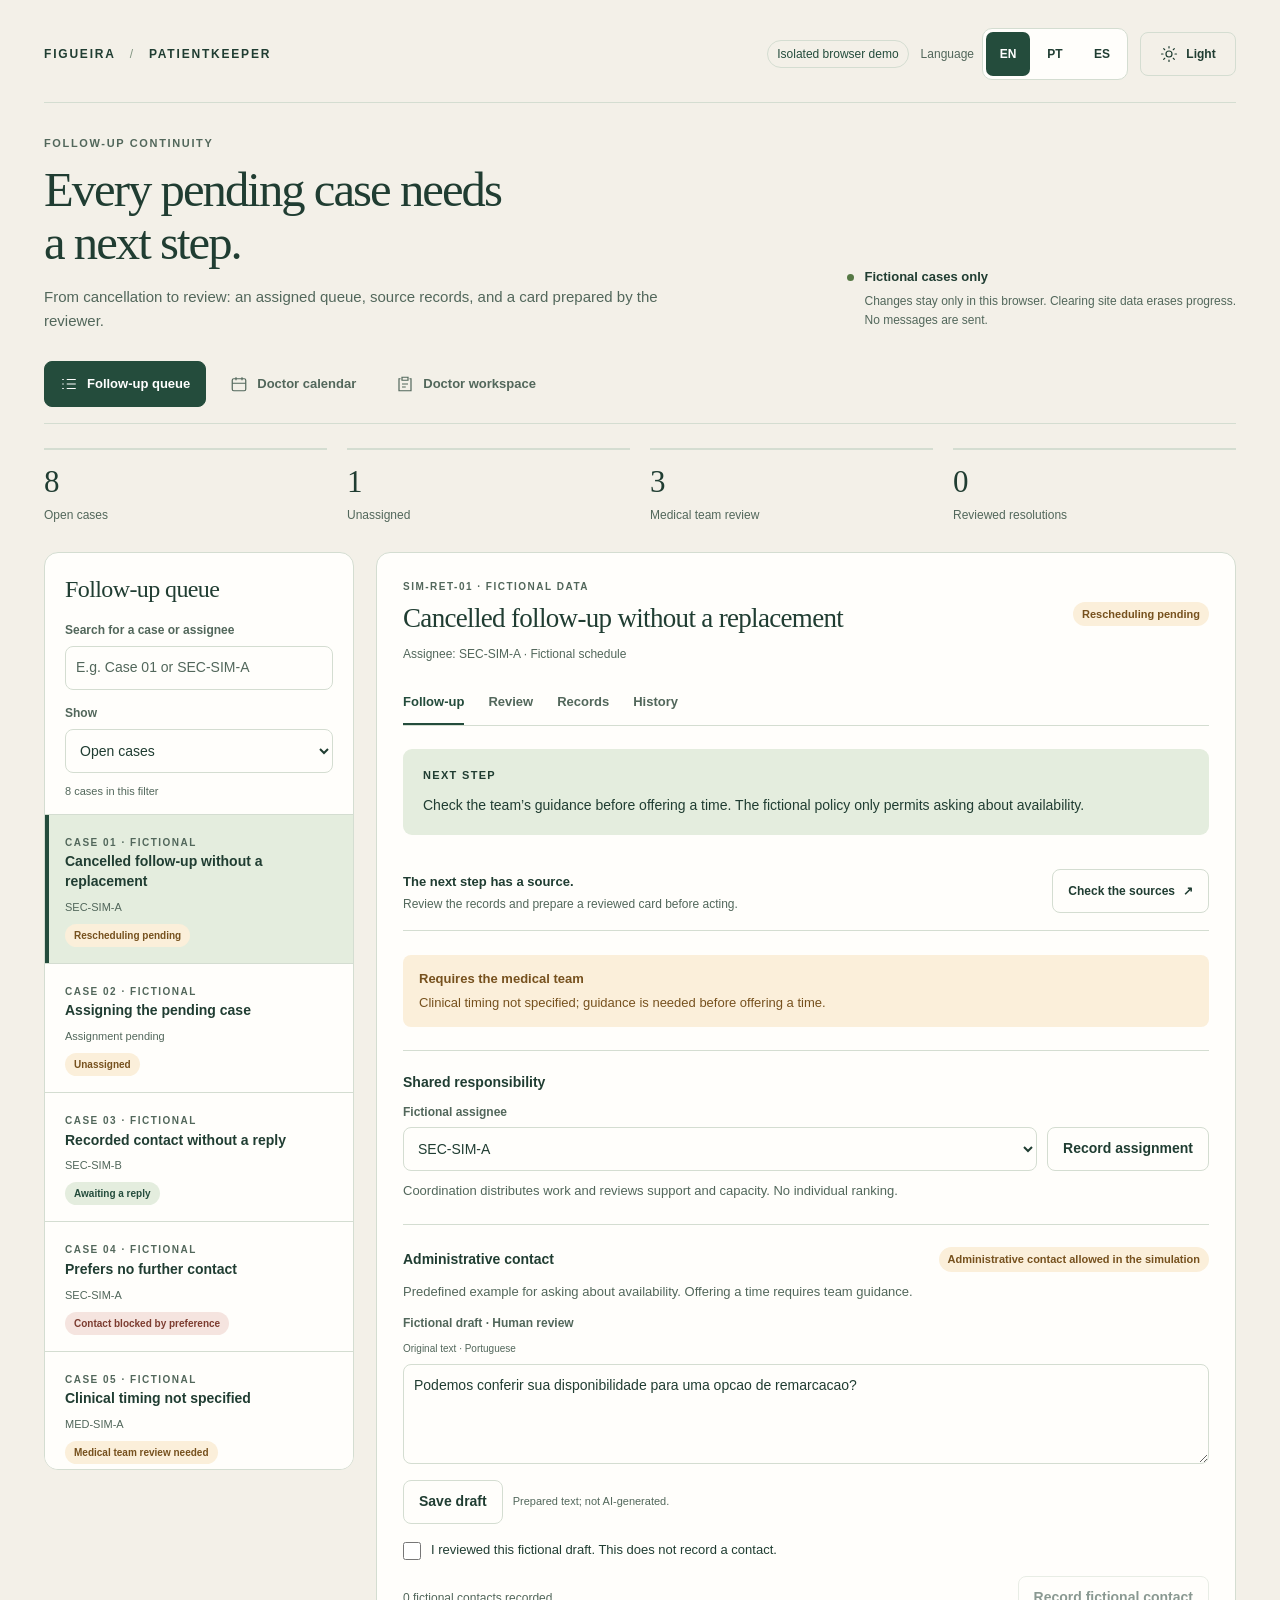
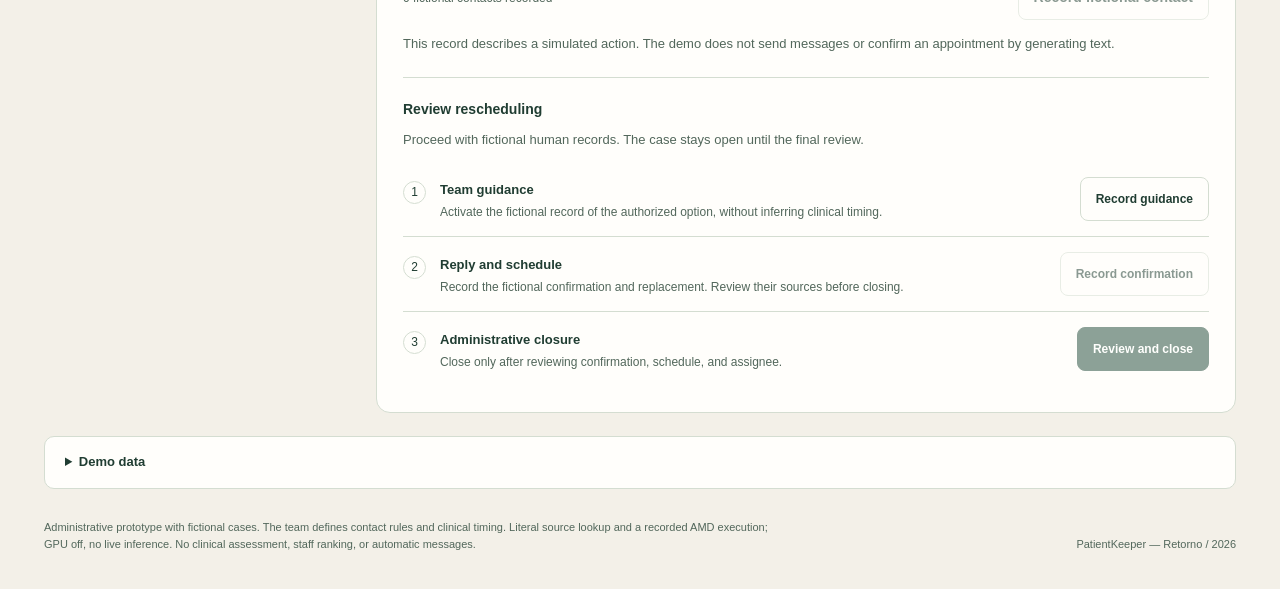
==== commit c7685b0a: "Publish R12 doctor workspace and recorded Gemma replay" ====
--- a/index.html
+++ b/index.html
@@ -8,6 +8,9 @@
   <link rel="icon" href="./favicon.svg" type="image/svg+xml">
   <script src="./theme-init.js"></script>
   <link rel="stylesheet" href="./styles.css">
+  <link rel="stylesheet" href="./care-journey.css">
+  <link rel="stylesheet" href="./selection-controls.css">
+  <link rel="stylesheet" href="./recorded-gemma.css">
   <script type="module" src="./client.mjs"></script>
 </head>
 <body>
@@ -15,14 +18,15 @@
   <div class="shell">
     <header class="topbar">
       <a class="wordmark" href="./" aria-label="PatientKeeper — Retorno, início">FIGUEIRA<span>/</span>PATIENTKEEPER</a>
-      <div class="topbar-tools"><span class="badge">Demonstração isolada no navegador</span><div class="language-field"><label for="language">Idioma</label><select id="language" aria-label="Idioma"><option value="en" data-language-option lang="en">English</option><option value="pt" data-language-option lang="pt-BR">Português</option><option value="es" data-language-option lang="es">Español</option></select></div><button type="button" class="theme-toggle" id="theme-toggle" data-source-reading aria-label="Switch to dark mode" aria-pressed="false"><svg data-theme-icon aria-hidden="true" viewBox="0 0 24 24" width="18" height="18" fill="none" stroke="currentColor" stroke-width="1.6" stroke-linecap="round" stroke-linejoin="round"></svg><span data-theme-label data-source-reading>Light</span></button></div>
+      <div class="topbar-tools"><span class="badge">Demonstração isolada no navegador</span><div class="language-field"><span id="language-label">Idioma</span><div id="language-switcher" class="language-switcher" role="group" aria-labelledby="language-label"><button type="button" data-language="en" data-language-option lang="en" aria-label="English" aria-pressed="true">EN</button><button type="button" data-language="pt" data-language-option lang="pt-BR" aria-label="Português" aria-pressed="false">PT</button><button type="button" data-language="es" data-language-option lang="es" aria-label="Español" aria-pressed="false">ES</button></div><select id="language" hidden tabindex="-1" aria-hidden="true" aria-label="Idioma"><option value="en" data-language-option lang="en">English</option><option value="pt" data-language-option lang="pt-BR">Português</option><option value="es" data-language-option lang="es">Español</option></select></div><button type="button" class="theme-toggle" id="theme-toggle" data-source-reading aria-label="Switch to dark mode" aria-pressed="false"><svg data-theme-icon aria-hidden="true" viewBox="0 0 24 24" width="18" height="18" fill="none" stroke="currentColor" stroke-width="1.6" stroke-linecap="round" stroke-linejoin="round"></svg><span data-theme-label data-source-reading>Light</span></button></div>
     </header>
     <main>
       <section class="intro" aria-labelledby="page-title">
         <div><p class="eyebrow">Continuidade do retorno</p><h1 id="page-title">Toda pendência precisa<br>de um próximo passo.</h1><p class="lede">Do cancelamento à conferência: uma fila com responsável, registros de origem e um cartão preparado por quem revisou.</p></div>
         <div class="demo-note"><span class="dot" aria-hidden="true"></span><div><strong>Somente casos fictícios</strong><p>As alterações ficam somente neste navegador. Limpar os dados do site apaga o progresso.<br>Nenhuma mensagem é enviada.</p></div></div>
       </section>
-      <nav class="workspace-nav" aria-label="Navegação do trabalho"><a href="#queue" data-view="queue" aria-current="page"><svg aria-hidden="true" viewBox="0 0 24 24" width="18" height="18" fill="none" stroke="currentColor" stroke-width="1.6"><path d="M9 6h12M9 12h12M9 18h12M3 6h2M3 12h2M3 18h2"/></svg>Fila de retornos</a><a href="#calendar" data-view="calendar"><svg aria-hidden="true" viewBox="0 0 24 24" width="18" height="18" fill="none" stroke="currentColor" stroke-width="1.6"><rect x="3" y="5" width="18" height="16" rx="2"/><path d="M16 3v4M8 3v4M3 11h18"/></svg>Agenda médica</a></nav>
+      <nav class="workspace-nav" aria-label="Navegação do trabalho"><a href="#queue" data-view="queue" aria-current="page"><svg aria-hidden="true" viewBox="0 0 24 24" width="18" height="18" fill="none" stroke="currentColor" stroke-width="1.6"><path d="M9 6h12M9 12h12M9 18h12M3 6h2M3 12h2M3 18h2"/></svg>Fila de retornos</a><a href="#calendar" data-view="calendar"><svg aria-hidden="true" viewBox="0 0 24 24" width="18" height="18" fill="none" stroke="currentColor" stroke-width="1.6"><rect x="3" y="5" width="18" height="16" rx="2"/><path d="M16 3v4M8 3v4M3 11h18"/></svg>Agenda médica</a><a href="#care" data-view="care"><svg aria-hidden="true" viewBox="0 0 24 24" width="18" height="18" fill="none" stroke="currentColor" stroke-width="1.6"><path d="M8 3h8v4H8zM6 5H4v16h16V5h-2M8 12h8M8 16h5"/></svg>Central do médico</a></nav>
+      <section id="care-view" hidden tabindex="-1" data-source-reading></section>
       <section id="queue-view" aria-label="Fila de retornos">
       <section class="metrics" aria-label="Indicadores do processo">
         <div><strong id="metric-open">—</strong><span>Pendências abertas</span></div>
--- a/care-journey.css
+++ b/care-journey.css
@@ -0,0 +1,80 @@
+/* Isolated doctor workspace; all colours inherit the existing light/dark theme. */
+.care-journey{color:var(--ink,#203d32);max-width:100%;padding:8px 0 24px;overflow-wrap:anywhere}
+.care-journey [hidden]{display:none!important}
+.care-journey .cj-heading{display:flex;justify-content:space-between;gap:24px;align-items:start;margin:0 0 24px}
+.care-journey .cj-heading h2{font:400 clamp(30px,4vw,46px)/1.08 Georgia,serif;letter-spacing:-.035em;margin:0 0 14px}
+.care-journey .cj-heading p:not(.cj-eyebrow){max-width:720px;color:var(--muted,#52675b);font-size:15px;line-height:1.65}
+.care-journey .cj-eyebrow{font-size:10px;font-weight:700;letter-spacing:.16em;text-transform:uppercase;color:var(--muted,#52675b);margin:0 0 10px}
+.care-journey .cj-tag{display:inline-flex;align-items:center;gap:6px;padding:5px 10px;border-radius:20px;background:var(--soft,#e4edde);color:var(--ink,#203d32);font-size:11px;font-weight:650;line-height:1.5;max-width:100%}
+.care-journey .cj-warning{background:var(--amber-bg,#fbefda);color:var(--amber,#76511e)}
+.care-journey .cj-error{color:var(--rose,#7c3c30)}
+.care-journey .cj-scenario{padding:18px 22px;margin-bottom:24px;border:1px solid var(--line,#d4ddd1);border-left:4px solid var(--green,#244c3c);border-radius:10px;background:var(--white,#fffefb)}
+.care-journey .cj-scenario strong{font-size:17px;font-weight:650}
+.care-journey .cj-scenario p{font-size:12px;color:var(--muted,#52675b);margin:6px 0 0;line-height:1.6}
+.care-journey .cj-summary{display:grid;grid-template-columns:1fr 1fr 1.6fr 1.3fr;gap:22px;margin-bottom:26px}
+.care-journey .cj-summary>div{border-top:2px solid var(--line,#d4ddd1);padding-top:12px;min-width:0}
+.care-journey .cj-summary span{display:block;color:var(--muted,#52675b);font-size:11px;margin-bottom:7px}
+.care-journey .cj-summary strong{display:block;font-size:14px;font-weight:600;line-height:1.5}
+.care-journey .cj-summary small{display:block;font-size:11px;margin-top:6px}
+.care-journey .cj-tabs{display:flex;gap:8px;padding-bottom:16px;margin-bottom:22px;border-bottom:1px solid var(--line,#d4ddd1)}
+.care-journey .cj-tabs button{background:transparent;border:1px solid transparent;color:var(--muted,#52675b);padding:10px 17px}
+.care-journey .cj-tabs button[aria-selected=true]{background:var(--green,#244c3c);border-color:var(--green,#244c3c);color:var(--on-primary,#fff)}
+.care-journey .cj-grid{display:grid;grid-template-columns:repeat(2,minmax(0,1fr));gap:22px;align-items:start}
+.care-journey .cj-card{padding:25px;background:var(--white,#fffefb);border:1px solid var(--line,#d4ddd1);border-radius:14px;min-width:0;margin-bottom:22px}
+.care-journey .cj-card h3{font:400 26px/1.2 Georgia,serif;letter-spacing:-.025em;margin:0 0 16px}
+.care-journey .cj-card h4{font-size:14px;font-weight:650;margin:23px 0 10px}
+.care-journey .cj-card p{font-size:13px;line-height:1.65;color:var(--muted,#52675b)}
+.care-journey .cj-card-head{display:flex;align-items:start;gap:14px;justify-content:space-between;margin-bottom:12px}
+.care-journey .cj-card-head h3{margin:0}
+.care-journey .cj-card form{margin:18px 0 10px}
+.care-journey .cj-fields{display:grid;grid-template-columns:repeat(2,minmax(0,1fr));gap:14px}
+.care-journey .cj-field{min-width:0;margin-bottom:14px}
+.care-journey .cj-choice-field{border:0;padding:0;margin:0 0 16px;min-width:0}
+.care-journey .cj-choice-field legend{font-size:12px;font-weight:650;line-height:1.5;color:var(--muted,#52675b);padding:0;margin:0 0 8px}
+.care-journey .cj-choices{display:flex;gap:8px;flex-wrap:wrap}
+.care-journey .cj-choices button{display:flex;align-items:center;justify-content:center;gap:7px;flex:1 1 110px;min-width:44px;min-height:48px;padding:11px 12px;font-size:12px;line-height:1.5;border:1px solid var(--muted,#52675b);color:var(--ink,#203d32);background:var(--white,#fffefb)}
+.care-journey .cj-choices button[aria-checked=true]{background:var(--green,#244c3c);border-color:var(--green,#244c3c);color:var(--on-primary,#fff)}
+.care-journey .cj-choices button[aria-checked=true]:hover{background:var(--primary-hover,#153c2c)}
+.care-journey .cj-choice-mark{opacity:0;flex-shrink:0;font-size:14px;font-weight:800;line-height:1}
+.care-journey .cj-choices button[aria-checked=true] .cj-choice-mark{opacity:1}
+.care-journey input[type=hidden]{display:none!important}
+.care-journey label:not(.cj-check):not(.cj-segment){font-size:12px;font-weight:650;line-height:1.5;margin:0 0 6px;color:var(--muted,#52675b)}
+.care-journey :is(input:not([type=checkbox]),textarea,select){font:inherit;width:100%;min-height:46px;padding:11px 12px;color:var(--ink,#203d32);background:var(--white,#fffefb);border:1px solid var(--line,#d4ddd1);border-radius:8px}
+.care-journey textarea{min-height:126px;resize:vertical;font-size:13px;line-height:1.65}
+.care-journey input[type=file]{font-size:12px;padding:8px}
+.care-journey input[type=file]::file-selector-button{font:inherit;border:1px solid var(--line,#d4ddd1);border-radius:5px;padding:7px 10px;color:var(--ink,#203d32);background:var(--soft,#e4edde);margin-right:12px;cursor:pointer}
+.care-journey .cj-check{display:flex;align-items:flex-start;gap:10px;font-size:12px;font-weight:400;line-height:1.6;margin:16px 0;color:var(--ink,#203d32)}
+.care-journey input[type=checkbox]{width:18px;height:18px;flex-shrink:0;margin:2px 0 0;accent-color:var(--green,#244c3c)}
+.care-journey button{min-height:44px;padding:10px 14px;font:600 12px/1.5 -apple-system,BlinkMacSystemFont,"Segoe UI",sans-serif;color:var(--ink,#203d32);background:var(--white,#fffefb);border:1px solid var(--line,#d4ddd1);border-radius:8px;text-align:center}
+.care-journey button:hover{background:var(--soft,#e4edde)}
+.care-journey button.cj-primary{background:var(--green,#244c3c);color:var(--on-primary,#fff);border-color:var(--green,#244c3c)}
+.care-journey button.cj-primary:hover{background:var(--primary-hover,#153c2c)}
+.care-journey button:disabled{opacity:.52;cursor:not-allowed}
+.care-journey :is(button,input,select,textarea,summary):focus-visible{outline:3px solid var(--focus,#906019);outline-offset:3px}
+.care-journey .cj-caption{display:block;font-size:11px!important;line-height:1.6;margin:10px 0;color:var(--muted,#52675b)}
+.care-journey .cj-callout{padding:14px 16px!important;border-radius:8px;background:var(--soft,#e4edde);color:var(--ink,#203d32)!important;font-size:12px!important;line-height:1.6}
+.care-journey .cj-inline{display:flex;align-items:start;gap:10px;margin-bottom:16px}
+.care-journey .cj-inline select{flex:1;min-width:0}
+.care-journey .cj-inline button{flex-shrink:0;max-width:45%}
+.care-journey .cj-actions{display:flex;align-items:center;gap:10px;flex-wrap:wrap}
+.care-journey .cj-entry{padding:16px 0;border-top:1px solid var(--line,#d4ddd1)}
+.care-journey .cj-entry strong{display:block;font-size:12px;margin:8px 0}
+.care-journey .cj-entry p{color:var(--ink,#203d32);white-space:pre-wrap;margin:8px 0}
+.care-journey .cj-entry :is(time,small){font-size:11px;color:var(--muted,#52675b)}
+.care-journey .cj-segment{display:flex;gap:12px;padding:14px;border:1px solid var(--line,#d4ddd1);border-radius:8px;margin:0 0 10px;background:var(--source-bg,#fbfcf7);color:var(--ink,#203d32);font-size:13px;line-height:1.6;font-weight:400}
+.care-journey .cj-segment>span{min-width:0}
+.care-journey .cj-segment strong{display:block;font-size:11px;letter-spacing:.04em;color:var(--muted,#52675b);margin-bottom:6px}
+.care-journey .cj-segment span span{display:block;white-space:pre-wrap}
+.care-journey .cj-literal{white-space:pre-wrap;overflow-wrap:anywhere;font:13px/1.75 -apple-system,BlinkMacSystemFont,"Segoe UI",sans-serif;padding:18px;background:var(--source-bg,#fbfcf7);border-left:3px solid var(--green,#244c3c);border-radius:6px;color:var(--ink,#203d32)}
+.care-journey details{margin-top:22px;border-top:1px solid var(--line,#d4ddd1);padding-top:12px}
+.care-journey summary{min-height:44px;padding:12px 0;font-size:12px;font-weight:650;cursor:pointer}
+.care-journey .cj-resolution{border-top:3px solid var(--neon,#d9ff43)}
+.care-journey .cj-history ol{list-style:none;margin:0;padding:0}
+.care-journey .cj-history li{display:flex;gap:14px;align-items:start;justify-content:space-between;padding:12px 0;border-top:1px solid var(--line,#d4ddd1);font-size:12px}
+.care-journey .cj-history li strong{font-weight:600;flex:1}
+.care-journey .cj-history :is(time,span){font-size:11px;color:var(--muted,#52675b)}
+.care-journey .cj-footer{padding-top:22px;margin-top:16px;border-top:1px solid var(--line,#d4ddd1)}
+.care-journey .cj-footer p{font-size:12px;line-height:1.65;color:var(--muted,#52675b);max-width:820px;margin-top:12px}
+@media(max-width:900px){.care-journey .cj-grid{grid-template-columns:minmax(0,1fr)}.care-journey .cj-summary{grid-template-columns:repeat(2,minmax(0,1fr))}}
+@media(max-width:540px){.care-journey .cj-heading{flex-direction:column;gap:10px}.care-journey .cj-card{padding:18px}.care-journey .cj-fields{grid-template-columns:minmax(0,1fr);gap:0}.care-journey .cj-tabs{display:grid;grid-template-columns:repeat(3,minmax(0,1fr));gap:4px}.care-journey .cj-tabs button{padding:10px 5px;font-size:11px}.care-journey .cj-card-head{flex-direction:column;gap:10px}.care-journey .cj-history li{flex-direction:column;gap:4px}.care-journey .cj-summary{gap:14px}.care-journey .cj-inline{flex-direction:column}.care-journey .cj-inline button{max-width:100%}.care-journey button{max-width:100%}.care-journey .cj-scenario{padding:16px}}
+@media(prefers-reduced-motion:reduce){.care-journey *{scroll-behavior:auto!important}}
--- a/selection-controls.css
+++ b/selection-controls.css
@@ -0,0 +1,8 @@
+/* Short choices stay visible: no popup to close while the interface updates. */
+.language-switcher{display:inline-flex;gap:3px;padding:3px;border:1px solid var(--line);border-radius:10px;background:var(--white)}
+.language-switcher button{min-width:44px;min-height:44px;margin:0;padding:8px 10px;border:0;border-radius:7px;background:transparent;color:var(--ink);font-size:12px}
+.language-switcher button[aria-pressed=true]{background:var(--green);color:var(--on-primary);font-weight:750}
+.language-switcher button:hover:not([aria-pressed=true]){background:var(--soft)}
+.language-switcher button:focus-visible{outline:2px solid var(--focus);outline-offset:3px}
+#language-label{font-size:12px;color:var(--muted)}
+@media(max-width:480px){.language-field{gap:6px}.language-switcher button{min-width:44px}.topbar-tools{align-items:center}.workspace-nav{flex-wrap:wrap}}
--- a/recorded-gemma.css
+++ b/recorded-gemma.css
@@ -0,0 +1,32 @@
+/* Read-only replay; inherits the application's cream/ink/green theme. */
+.recorded-gemma{margin-top:26px;padding-top:26px;border-top:2px solid var(--line,#d4ddd1);color:var(--ink,#203d32);overflow-wrap:anywhere}
+.recorded-gemma .rg-heading{display:flex;justify-content:space-between;align-items:start;gap:18px;margin-bottom:20px}
+.recorded-gemma h3{font:400 27px/1.15 Georgia,serif;letter-spacing:-.025em;margin:5px 0 0}
+.recorded-gemma .rg-eyebrow,.recorded-gemma .rg-label{font-size:10px;font-weight:700;letter-spacing:.12em;text-transform:uppercase;color:var(--muted,#52675b);margin:0 0 9px}
+.recorded-gemma .rg-badge{font-size:11px;font-weight:650;line-height:1.5;padding:7px 10px;background:var(--soft,#e4edde);border:1px solid var(--line,#d4ddd1);border-radius:20px;flex-shrink:0;max-width:100%}
+.recorded-gemma .rg-statistics{display:grid;grid-template-columns:repeat(4,minmax(0,1fr));gap:16px;margin-bottom:15px}
+.recorded-gemma .rg-statistics>div{border-top:2px solid var(--neon,#d9ff43);padding-top:10px;min-width:0}
+.recorded-gemma .rg-statistics strong{display:block;font:400 29px/1.1 Georgia,serif;margin-bottom:6px}
+.recorded-gemma .rg-statistics span{font-size:11px;line-height:1.5;color:var(--muted,#52675b)}
+.recorded-gemma .rg-question{font-size:13px;line-height:1.65;margin:8px 0 20px}
+.recorded-gemma h4{font-size:14px;font-weight:650;margin:19px 0 10px}
+.recorded-gemma .rg-answer,.recorded-gemma .rg-unavailable{padding:16px 18px;line-height:1.7;font-size:13px;border-left:3px solid var(--green,#244c3c);background:var(--source-bg,#fbfcf7);border-radius:6px;white-space:pre-wrap}
+.recorded-gemma .rg-unavailable{border-color:var(--amber,#76511e)}
+.recorded-gemma .rg-excerpt{border-top:1px solid var(--line,#d4ddd1);padding:16px 0}
+.recorded-gemma .rg-excerpt>strong{font-size:11px;letter-spacing:.04em}
+.recorded-gemma .rg-excerpt blockquote{font-size:13px;line-height:1.75;white-space:pre-wrap;margin:12px 0;padding:12px 15px;border-left:2px solid var(--line,#d4ddd1)}
+.recorded-gemma .rg-receipt{border-top:1px solid var(--line,#d4ddd1);margin:17px 0;padding-top:8px}
+.recorded-gemma .rg-receipt summary{min-height:44px;padding:12px 0;font-size:12px;font-weight:650;cursor:pointer}
+.recorded-gemma .rg-receipt dl{font-size:11px;line-height:1.6;margin:8px 0 14px}
+.recorded-gemma .rg-receipt dl>div{display:grid;grid-template-columns:minmax(0,1fr) minmax(0,1.4fr);gap:14px;padding:8px 0;border-bottom:1px solid var(--line,#d4ddd1)}
+.recorded-gemma .rg-receipt dt{color:var(--muted,#52675b)}
+.recorded-gemma .rg-receipt dd{margin:0;min-width:0}
+.recorded-gemma .rg-receipt a{display:inline-block;padding:11px 0;min-height:44px;font-size:12px;color:var(--ink,#203d32);text-decoration:underline}
+.recorded-gemma .rg-hash{font-size:10px;word-break:break-all}
+.recorded-gemma .rg-attempts{list-style:none;margin:12px 0;padding:0}
+.recorded-gemma .rg-attempts li{display:flex;flex-wrap:wrap;align-items:start;gap:8px 16px;border-top:1px solid var(--line,#d4ddd1);padding:11px 0;font-size:11px;line-height:1.5}
+.recorded-gemma .rg-attempts li>span:first-child{flex:1 1 200px;min-width:0}
+.recorded-gemma .rg-limit{padding-top:14px;border-top:1px solid var(--line,#d4ddd1)}
+.recorded-gemma .rg-care-limit{background:var(--soft,#e4edde);padding:13px 15px;border-radius:7px}
+.recorded-gemma :is(summary,a):focus-visible{outline:3px solid var(--focus,#906019);outline-offset:3px}
+@media(max-width:540px){.recorded-gemma .rg-heading{flex-direction:column;gap:12px}.recorded-gemma .rg-statistics{grid-template-columns:repeat(2,minmax(0,1fr));gap:14px}.recorded-gemma .rg-receipt dl>div{grid-template-columns:minmax(0,1fr);gap:4px}}
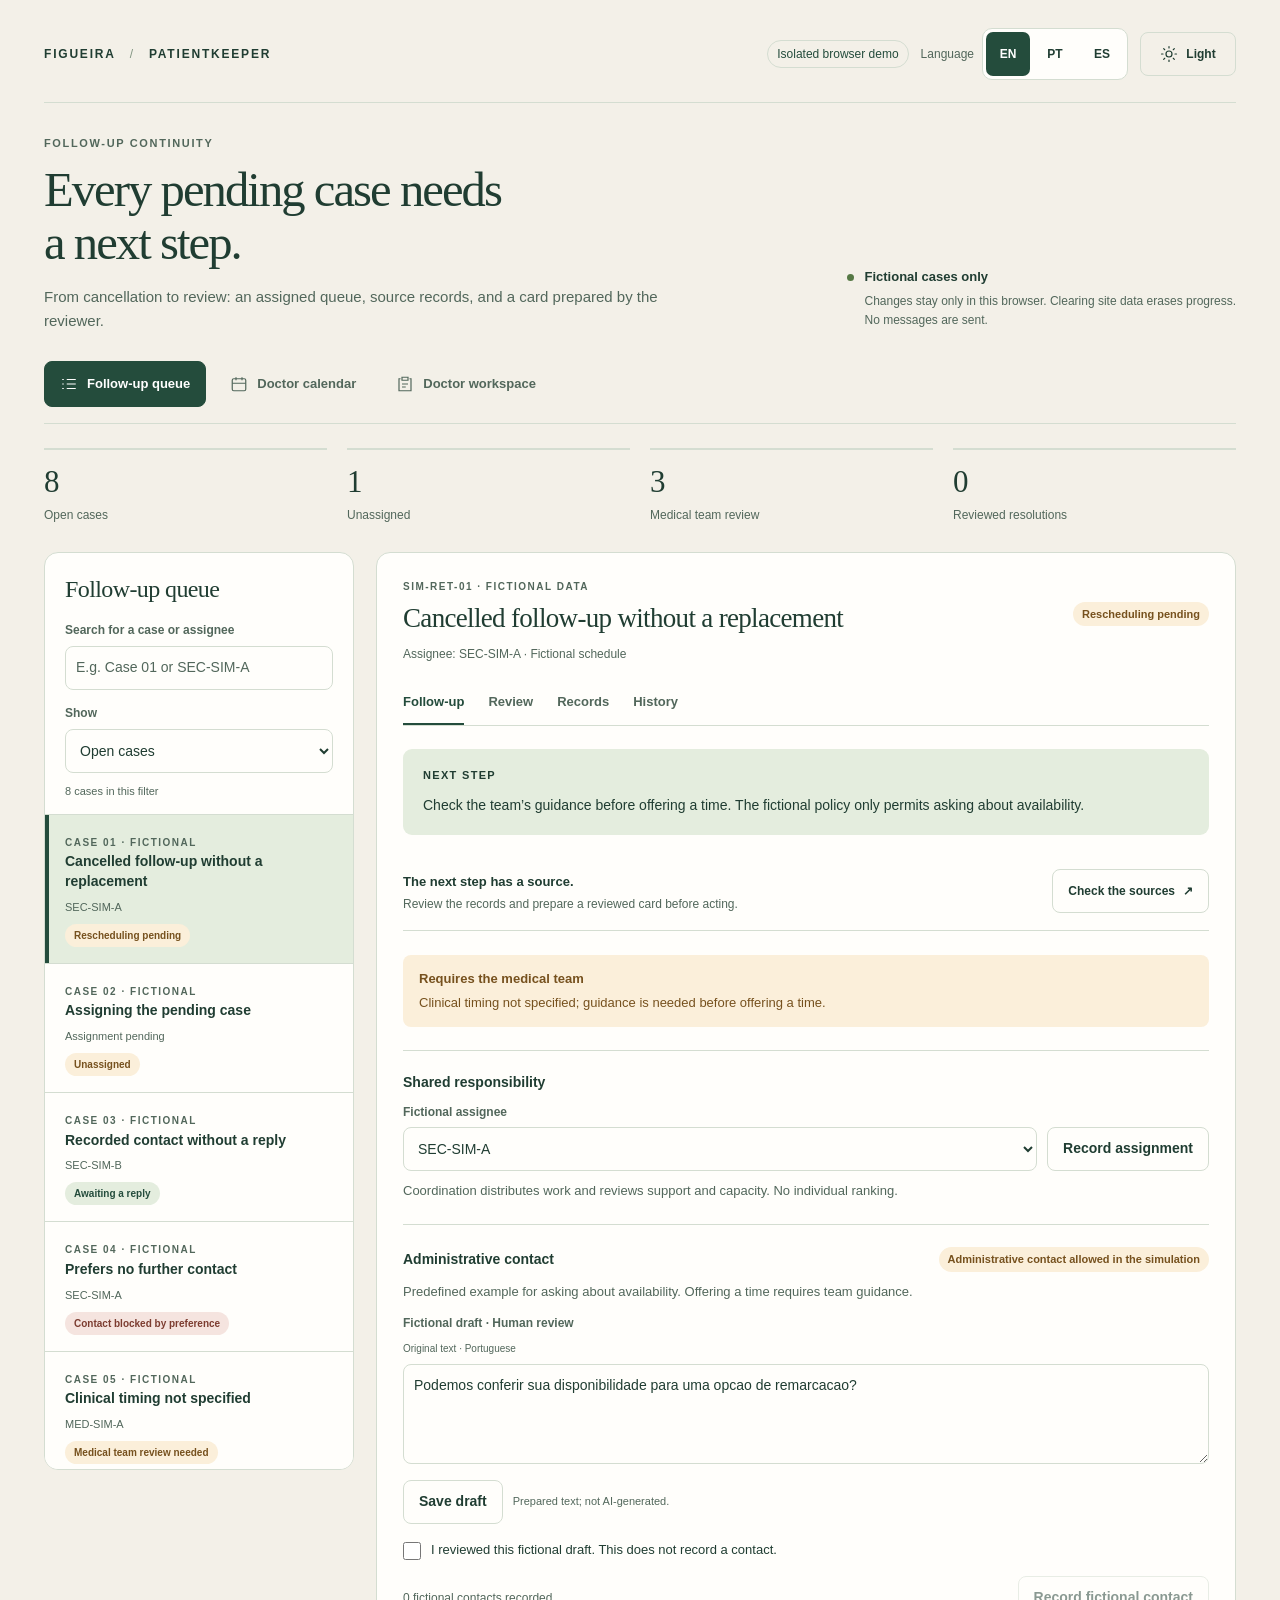
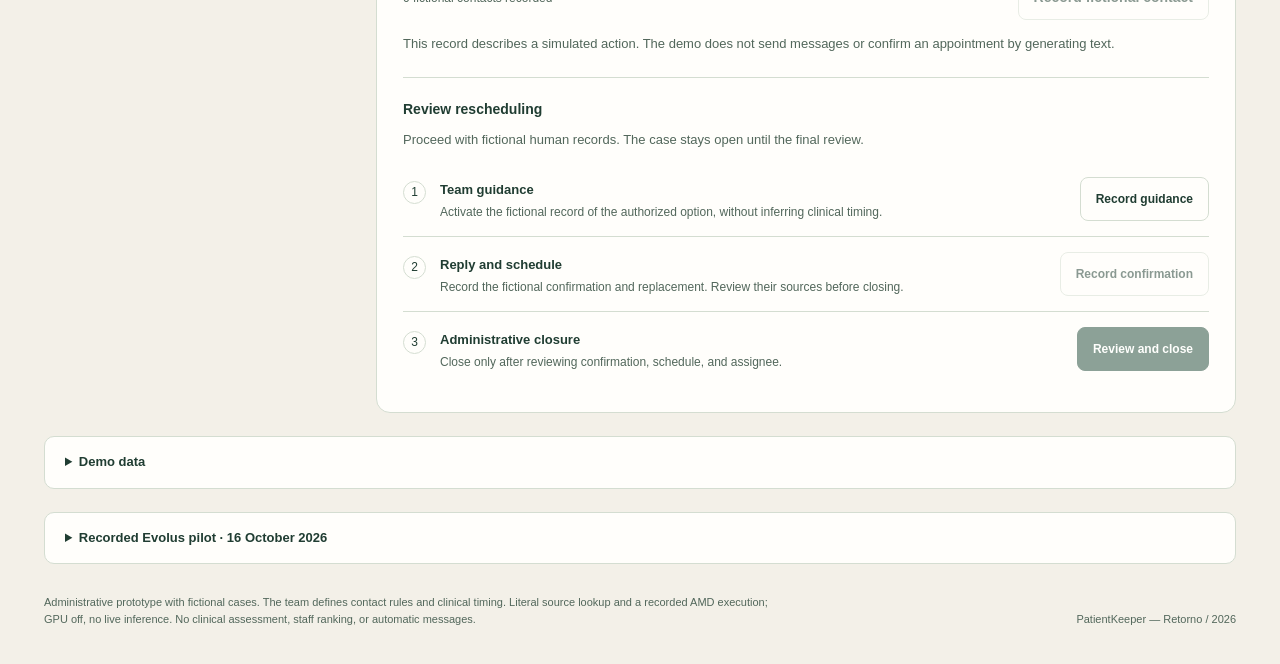
==== commit bf20a07a: "Publish R14 static demo with recorded local Evolus evidence" ====
--- a/index.html
+++ b/index.html
@@ -44,6 +44,7 @@
       </section>
       <section id="calendar-view" class="calendar-view" hidden aria-label="Agenda médica" tabindex="-1" data-source-reading></section>
       <details class="data-tools"><summary>Dados da demonstração</summary><div class="tools-body"><p>Salve uma cópia do progresso ou retome uma cópia destes mesmos oito casos. Importe somente o arquivo desta demonstração, sem dados de pacientes.</p><div class="tool-actions"><a class="button" id="export" href="#export" download>Exportar progresso fictício</a><button id="export-reviews" type="button">Exportar recibos de conferência</button><button id="open-import" type="button">Importar progresso</button><button id="open-reset" type="button">Reiniciar oito casos</button></div><p class="caption">A cópia do progresso não inclui os recibos de conferência. Exporte-os separadamente; reiniciar os casos preserva esses recibos neste navegador.</p><p class="caption" id="storage-status">Armazenamento deste navegador · Execução AMD gravada · Sem inferência ao vivo.</p></div></details>
+      <details class="data-tools" data-source-reading lang="en"><summary>Recorded Evolus pilot · 16 October 2026</summary><div class="tools-body"><p>A separate local application run returned a candidate with two exact fictional citations in 8.149 seconds. Human review remained required and saved administrative state was unchanged. This archived evidence does not run a model or answer new questions in this browser.</p><div class="tool-actions"><a class="button" href="./evolus-app-pilot-20261016.json" download>Download sanitized receipt · JSON</a><a class="button" href="./evolus-app-pilot-20261016.md" download>Read the evidence and limits · English</a></div><p class="caption">The agent was configured for Gemma through AMD Token Factory; the execution response does not independently identify its model. The temporary server was stopped and the workflow paused.</p></div></details>
       <footer><p>Protótipo administrativo com casos fictícios. A equipe define regras de contato e janelas clínicas. Consulta literal de fontes e execução AMD gravada; GPU desligada, sem inferência ao vivo. Não faz avaliação clínica, ranking da equipe ou envio automático.</p><span>PatientKeeper — Retorno / 2026</span></footer>
     </main>
   </div>
